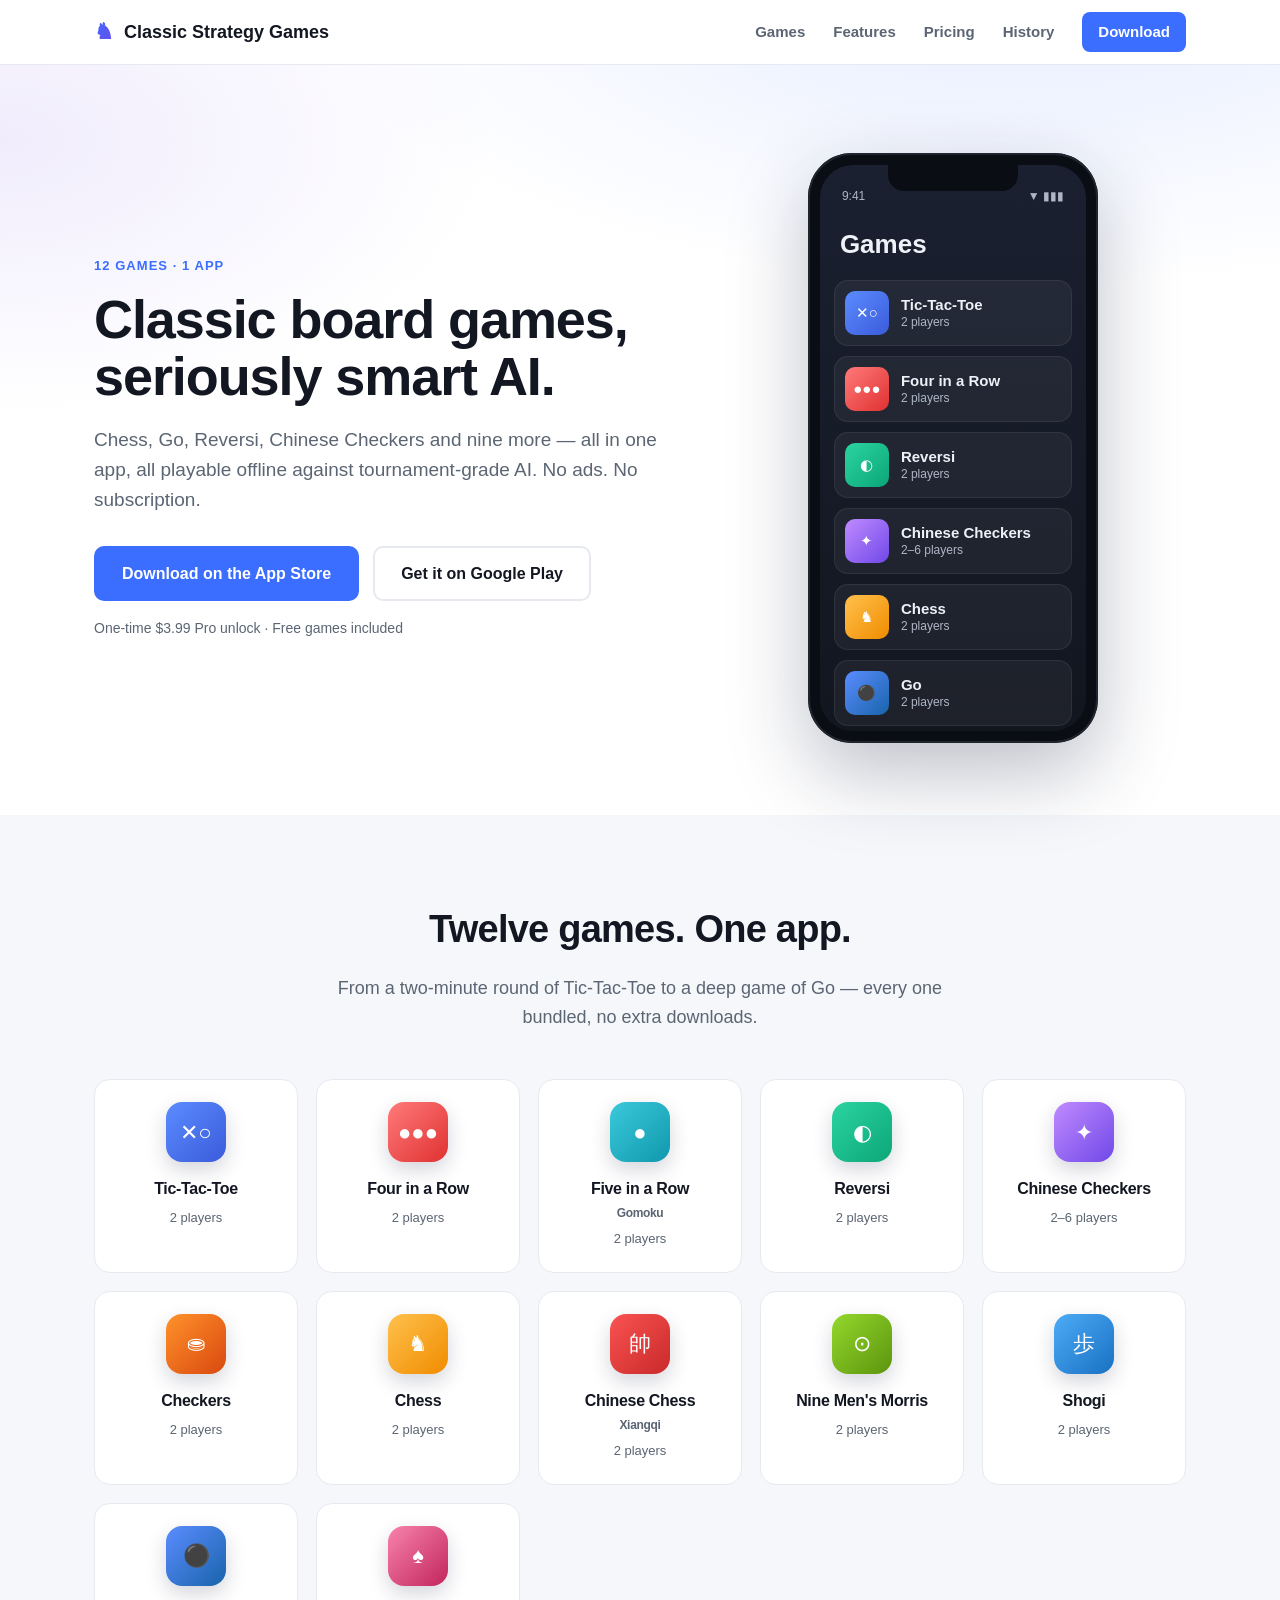
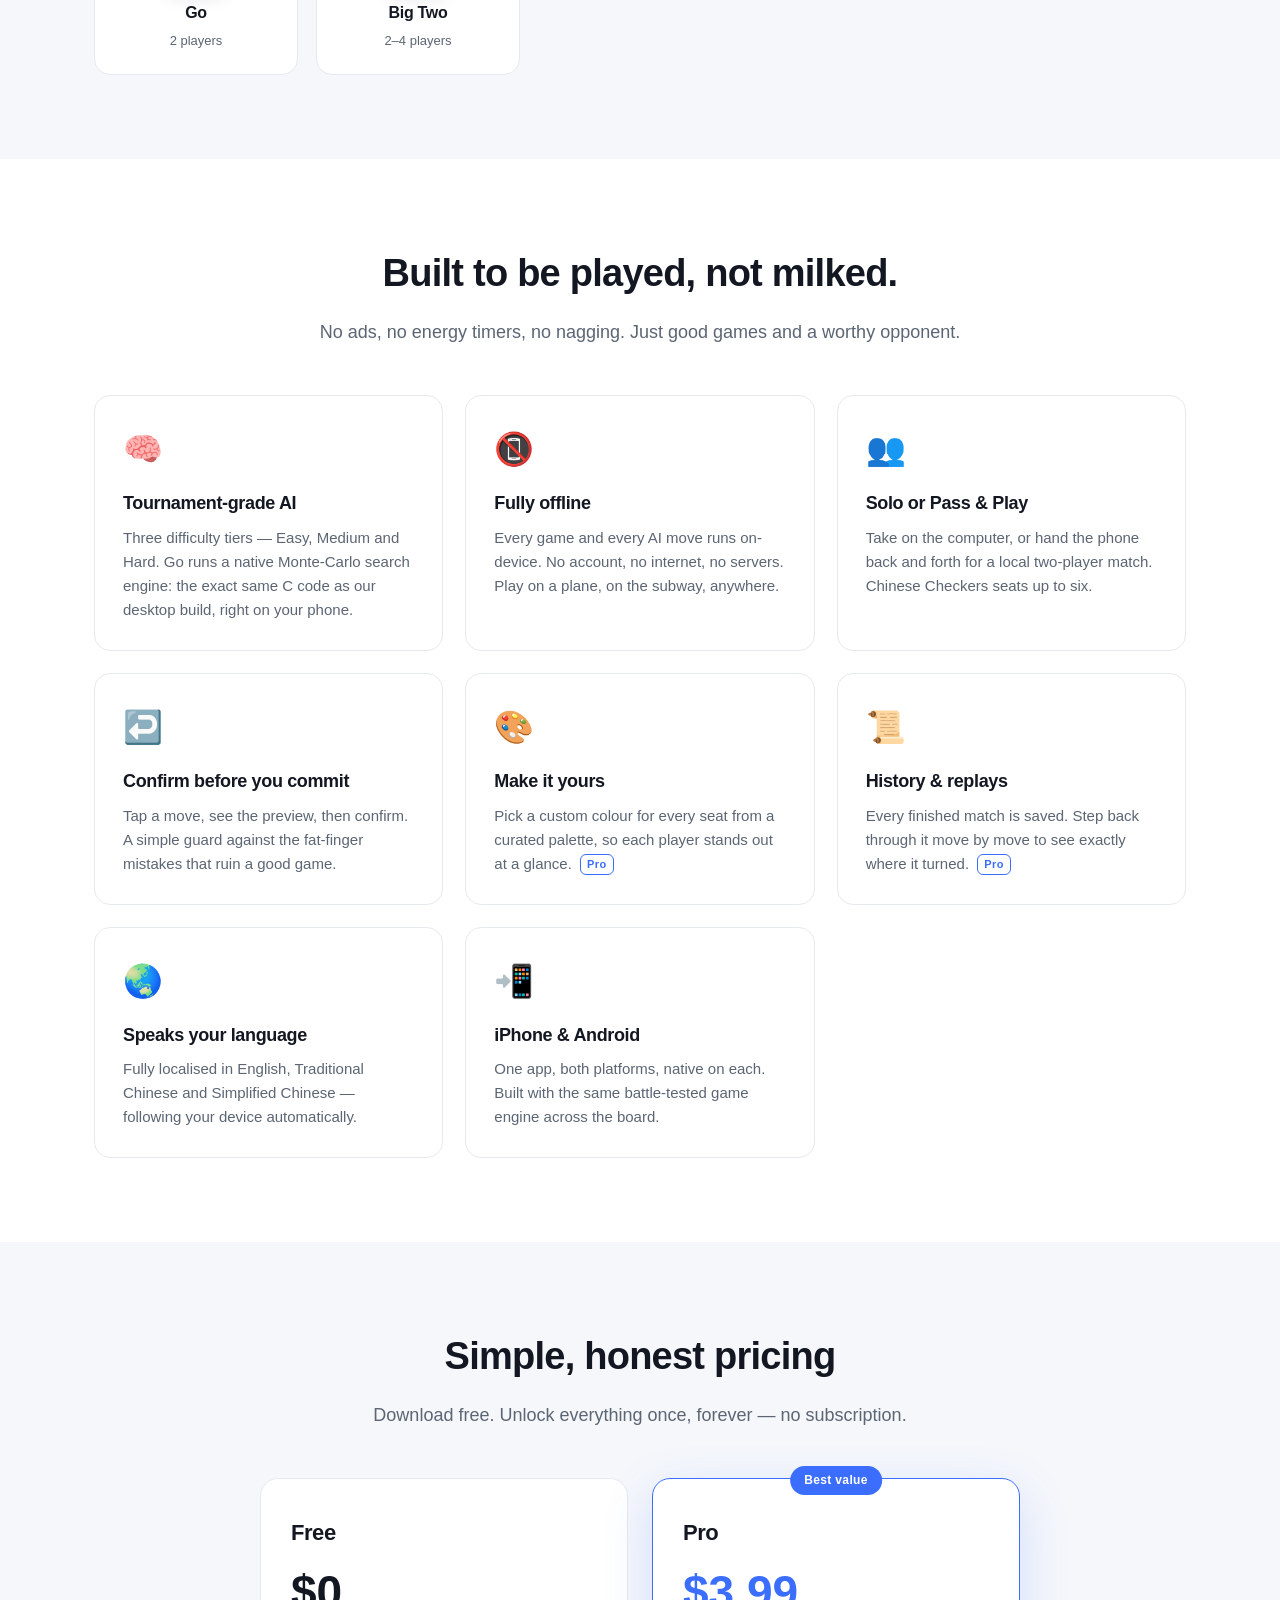
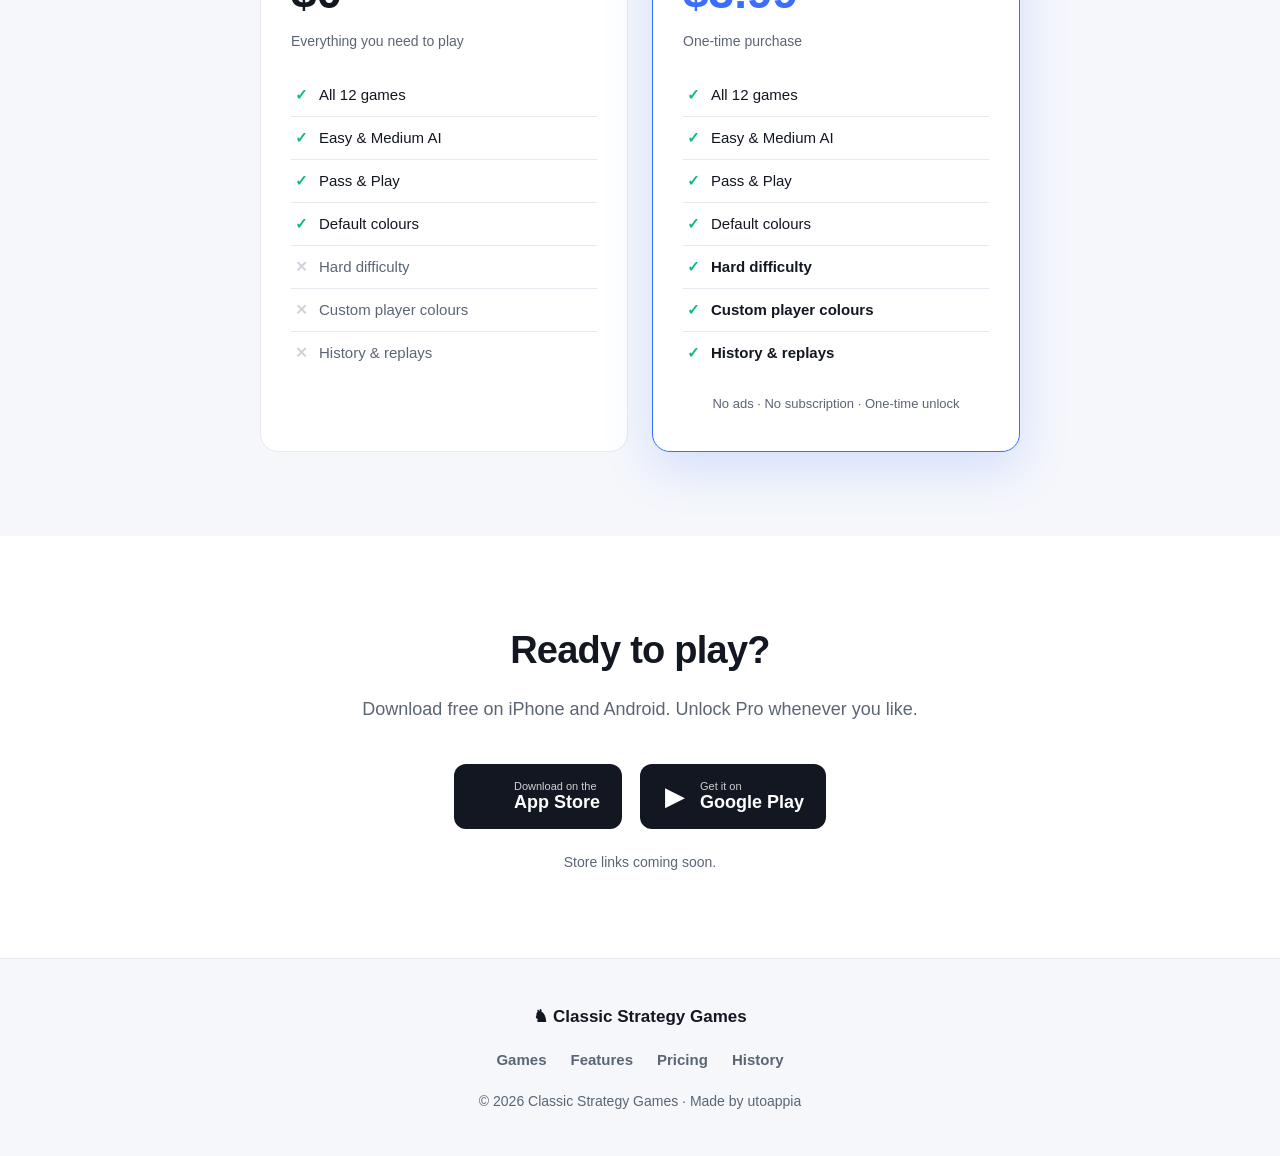
==== index.html @ eb701ec8 "Rebuild landing page: 12 games, relative links, replay viewer - Fix 404: all internal links are now " ====
<!DOCTYPE html>
<html lang="en">
<head>
  <meta charset="UTF-8">
  <meta name="viewport" content="width=device-width, initial-scale=1.0">
  <title>Classic Strategy Games — 12 board games with on-device AI</title>
  <meta name="description" content="Play 12 classic board games — Chess, Go, Reversi, Chinese Checkers and more — against tournament-grade on-device AI. No ads, no subscription. For iPhone and Android.">
  <meta property="og:title" content="Classic Strategy Games">
  <meta property="og:description" content="12 classic board games with on-device AI. No ads, no subscription.">
  <meta property="og:type" content="website">
  <link rel="stylesheet" href="styles.css">
</head>
<body>
  <!-- Header / Navigation -->
  <header class="header">
    <div class="container">
      <a class="logo" href="index.html">
        <span class="logo-mark">♞</span>
        <span class="logo-text">Classic Strategy Games</span>
      </a>
      <nav class="nav">
        <a href="#games">Games</a>
        <a href="#features">Features</a>
        <a href="#pricing">Pricing</a>
        <a href="history.html">History</a>
        <a href="#download" class="nav-cta">Download</a>
      </nav>
    </div>
  </header>

  <!-- Hero Section -->
  <section class="hero">
    <div class="container">
      <div class="hero-content">
        <p class="eyebrow">12 games · 1 app</p>
        <h1>Classic board games,<br>seriously smart AI.</h1>
        <p class="lede">Chess, Go, Reversi, Chinese Checkers and nine more — all in one app, all playable offline against tournament-grade AI. No ads. No subscription.</p>
        <div class="hero-buttons">
          <a href="#download" class="btn btn-primary">Download on the App Store</a>
          <a href="#download" class="btn btn-secondary">Get it on Google Play</a>
        </div>
        <p class="hero-note">One-time $3.99 Pro unlock · Free games included</p>
      </div>

      <div class="hero-visual">
        <div class="phone">
          <div class="phone-notch"></div>
          <div class="phone-screen">
            <div class="app-statusbar"><span>9:41</span><span>▼ ▮▮▮</span></div>
            <div class="app-title">Games</div>
            <div class="app-list">
              <div class="app-row"><span class="app-thumb" style="--g1:#5b8cff;--g2:#3b5bdb;">✕○</span><span class="app-row-text"><b>Tic-Tac-Toe</b><i>2 players</i></span></div>
              <div class="app-row"><span class="app-thumb" style="--g1:#ff7a7a;--g2:#e03131;">●●●</span><span class="app-row-text"><b>Four in a Row</b><i>2 players</i></span></div>
              <div class="app-row"><span class="app-thumb" style="--g1:#2bd4a0;--g2:#0ca678;">◐</span><span class="app-row-text"><b>Reversi</b><i>2 players</i></span></div>
              <div class="app-row"><span class="app-thumb" style="--g1:#c08bff;--g2:#7048e8;">✦</span><span class="app-row-text"><b>Chinese Checkers</b><i>2–6 players</i></span></div>
              <div class="app-row"><span class="app-thumb" style="--g1:#ffc14d;--g2:#f08c00;">♞</span><span class="app-row-text"><b>Chess</b><i>2 players</i></span></div>
              <div class="app-row"><span class="app-thumb" style="--g1:#5b8cff;--g2:#1864ab;">⚫</span><span class="app-row-text"><b>Go</b><i>2 players</i></span></div>
            </div>
          </div>
        </div>
      </div>
    </div>
  </section>

  <!-- Games Section -->
  <section id="games" class="games">
    <div class="container">
      <h2>Twelve games. One app.</h2>
      <p class="section-sub">From a two-minute round of Tic-Tac-Toe to a deep game of Go — every one bundled, no extra downloads.</p>
      <div class="games-grid">
        <div class="game-card"><span class="game-glyph" style="--g1:#5b8cff;--g2:#3b5bdb;">✕○</span><h3>Tic-Tac-Toe</h3><p>2 players</p></div>
        <div class="game-card"><span class="game-glyph" style="--g1:#ff7a7a;--g2:#e03131;">●●●</span><h3>Four in a Row</h3><p>2 players</p></div>
        <div class="game-card"><span class="game-glyph" style="--g1:#3bc9db;--g2:#1098ad;">●</span><h3>Five in a Row <small>Gomoku</small></h3><p>2 players</p></div>
        <div class="game-card"><span class="game-glyph" style="--g1:#2bd4a0;--g2:#0ca678;">◐</span><h3>Reversi</h3><p>2 players</p></div>
        <div class="game-card"><span class="game-glyph" style="--g1:#c08bff;--g2:#7048e8;">✦</span><h3>Chinese Checkers</h3><p>2–6 players</p></div>
        <div class="game-card"><span class="game-glyph" style="--g1:#ff922b;--g2:#d9480f;">⛂</span><h3>Checkers</h3><p>2 players</p></div>
        <div class="game-card"><span class="game-glyph" style="--g1:#ffc14d;--g2:#f08c00;">♞</span><h3>Chess</h3><p>2 players</p></div>
        <div class="game-card"><span class="game-glyph" style="--g1:#fa5252;--g2:#c92a2a;">帥</span><h3>Chinese Chess <small>Xiangqi</small></h3><p>2 players</p></div>
        <div class="game-card"><span class="game-glyph" style="--g1:#94d82d;--g2:#5c940d;">⊙</span><h3>Nine Men's Morris</h3><p>2 players</p></div>
        <div class="game-card"><span class="game-glyph" style="--g1:#4dabf7;--g2:#1971c2;">歩</span><h3>Shogi</h3><p>2 players</p></div>
        <div class="game-card"><span class="game-glyph" style="--g1:#5b8cff;--g2:#1864ab;">⚫</span><h3>Go</h3><p>2 players</p></div>
        <div class="game-card"><span class="game-glyph" style="--g1:#f783ac;--g2:#c2255c;">♠</span><h3>Big Two</h3><p>2–4 players</p></div>
      </div>
    </div>
  </section>

  <!-- Features Section -->
  <section id="features" class="features">
    <div class="container">
      <h2>Built to be played, not milked.</h2>
      <p class="section-sub">No ads, no energy timers, no nagging. Just good games and a worthy opponent.</p>
      <div class="features-grid">
        <div class="feature">
          <div class="feature-icon">🧠</div>
          <h3>Tournament-grade AI</h3>
          <p>Three difficulty tiers — Easy, Medium and Hard. Go runs a native Monte-Carlo search engine: the exact same C code as our desktop build, right on your phone.</p>
        </div>
        <div class="feature">
          <div class="feature-icon">📵</div>
          <h3>Fully offline</h3>
          <p>Every game and every AI move runs on-device. No account, no internet, no servers. Play on a plane, on the subway, anywhere.</p>
        </div>
        <div class="feature">
          <div class="feature-icon">👥</div>
          <h3>Solo or Pass &amp; Play</h3>
          <p>Take on the computer, or hand the phone back and forth for a local two-player match. Chinese Checkers seats up to six.</p>
        </div>
        <div class="feature">
          <div class="feature-icon">↩️</div>
          <h3>Confirm before you commit</h3>
          <p>Tap a move, see the preview, then confirm. A simple guard against the fat-finger mistakes that ruin a good game.</p>
        </div>
        <div class="feature">
          <div class="feature-icon">🎨</div>
          <h3>Make it yours</h3>
          <p>Pick a custom colour for every seat from a curated palette, so each player stands out at a glance. <span class="pro-tag">Pro</span></p>
        </div>
        <div class="feature">
          <div class="feature-icon">📜</div>
          <h3>History &amp; replays</h3>
          <p>Every finished match is saved. Step back through it move by move to see exactly where it turned. <span class="pro-tag">Pro</span></p>
        </div>
        <div class="feature">
          <div class="feature-icon">🌏</div>
          <h3>Speaks your language</h3>
          <p>Fully localised in English, Traditional Chinese and Simplified Chinese — following your device automatically.</p>
        </div>
        <div class="feature">
          <div class="feature-icon">📲</div>
          <h3>iPhone &amp; Android</h3>
          <p>One app, both platforms, native on each. Built with the same battle-tested game engine across the board.</p>
        </div>
      </div>
    </div>
  </section>

  <!-- Pricing Section -->
  <section id="pricing" class="pricing">
    <div class="container">
      <h2>Simple, honest pricing</h2>
      <p class="section-sub">Download free. Unlock everything once, forever — no subscription.</p>
      <div class="pricing-cards">
        <div class="pricing-card">
          <h3>Free</h3>
          <p class="price">$0</p>
          <p class="note">Everything you need to play</p>
          <ul>
            <li class="yes">All 12 games</li>
            <li class="yes">Easy &amp; Medium AI</li>
            <li class="yes">Pass &amp; Play</li>
            <li class="yes">Default colours</li>
            <li class="no">Hard difficulty</li>
            <li class="no">Custom player colours</li>
            <li class="no">History &amp; replays</li>
          </ul>
        </div>
        <div class="pricing-card pro">
          <div class="pro-badge">Best value</div>
          <h3>Pro</h3>
          <p class="price">$3.99</p>
          <p class="note">One-time purchase</p>
          <ul>
            <li class="yes">All 12 games</li>
            <li class="yes">Easy &amp; Medium AI</li>
            <li class="yes">Pass &amp; Play</li>
            <li class="yes">Default colours</li>
            <li class="yes"><b>Hard difficulty</b></li>
            <li class="yes"><b>Custom player colours</b></li>
            <li class="yes"><b>History &amp; replays</b></li>
          </ul>
          <p class="fineprint">No ads · No subscription · One-time unlock</p>
        </div>
      </div>
    </div>
  </section>

  <!-- Download Section -->
  <section id="download" class="download">
    <div class="container">
      <h2>Ready to play?</h2>
      <p class="section-sub">Download free on iPhone and Android. Unlock Pro whenever you like.</p>
      <div class="download-buttons">
        <a href="#" class="store-badge">
          <span class="store-icon"></span>
          <span class="store-text"><small>Download on the</small><b>App Store</b></span>
        </a>
        <a href="#" class="store-badge">
          <span class="store-icon">▶</span>
          <span class="store-text"><small>Get it on</small><b>Google Play</b></span>
        </a>
      </div>
      <p class="hero-note">Store links coming soon.</p>
    </div>
  </section>

  <!-- Footer -->
  <footer class="footer">
    <div class="container">
      <p class="footer-brand">♞ Classic Strategy Games</p>
      <nav class="footer-nav">
        <a href="#games">Games</a>
        <a href="#features">Features</a>
        <a href="#pricing">Pricing</a>
        <a href="history.html">History</a>
      </nav>
      <p class="footer-copy">© 2026 Classic Strategy Games · Made by utoappia</p>
    </div>
  </footer>
</body>
</html>
---- styles.css ----
* {
  margin: 0;
  padding: 0;
  box-sizing: border-box;
}

:root {
  --primary: #3b6dff;
  --primary-dark: #2348c9;
  --secondary: #7048e8;
  --text: #131722;
  --text-light: #5b6573;
  --bg: #ffffff;
  --bg-soft: #f5f7fb;
  --bg-card: #ffffff;
  --border: #e6e9f0;
  --shadow: 0 10px 40px rgba(20, 30, 60, 0.08);
}

@media (prefers-color-scheme: dark) {
  :root {
    --text: #eef1f7;
    --text-light: #9aa4b5;
    --bg: #0c0f17;
    --bg-soft: #11151f;
    --bg-card: #161b27;
    --border: #232a39;
    --shadow: 0 10px 40px rgba(0, 0, 0, 0.4);
  }
}

html { scroll-behavior: smooth; }

body {
  font-family: -apple-system, BlinkMacSystemFont, 'Segoe UI', Roboto, 'Helvetica Neue', Arial, sans-serif;
  color: var(--text);
  background-color: var(--bg);
  line-height: 1.6;
  -webkit-font-smoothing: antialiased;
}

.container {
  max-width: 1140px;
  margin: 0 auto;
  padding: 0 24px;
}

h1, h2, h3 { letter-spacing: -0.02em; }

/* ---------- Header ---------- */
.header {
  background-color: rgba(255, 255, 255, 0.8);
  backdrop-filter: saturate(160%) blur(12px);
  border-bottom: 1px solid var(--border);
  position: sticky;
  top: 0;
  z-index: 100;
}
@media (prefers-color-scheme: dark) {
  .header { background-color: rgba(12, 15, 23, 0.8); }
}
.header .container {
  display: flex;
  justify-content: space-between;
  align-items: center;
  height: 64px;
}
.logo {
  display: flex;
  align-items: center;
  gap: 10px;
  text-decoration: none;
  font-weight: 800;
  font-size: 18px;
  color: var(--text);
}
.logo-mark {
  font-size: 22px;
  background: linear-gradient(135deg, var(--primary), var(--secondary));
  -webkit-background-clip: text;
  background-clip: text;
  -webkit-text-fill-color: transparent;
}
.nav {
  display: flex;
  align-items: center;
  gap: 28px;
}
.nav a {
  color: var(--text-light);
  text-decoration: none;
  font-weight: 600;
  font-size: 15px;
  transition: color 0.15s;
}
.nav a:hover { color: var(--text); }
.nav-cta {
  background: var(--primary);
  color: #fff !important;
  padding: 8px 16px;
  border-radius: 8px;
}
.nav-cta:hover { background: var(--primary-dark); }

@media (max-width: 820px) {
  .logo-text { display: none; }
  .nav { gap: 16px; font-size: 14px; }
}
@media (max-width: 560px) {
  .nav a:not(.nav-cta) { display: none; }
}

/* ---------- Hero ---------- */
.hero {
  padding: 88px 0 72px;
  background:
    radial-gradient(1200px 500px at 80% -10%, rgba(59, 109, 255, 0.12), transparent 60%),
    radial-gradient(900px 500px at 0% 10%, rgba(112, 72, 232, 0.10), transparent 55%);
}
.hero .container {
  display: grid;
  grid-template-columns: 1.1fr 0.9fr;
  gap: 56px;
  align-items: center;
}
.eyebrow {
  text-transform: uppercase;
  letter-spacing: 0.08em;
  font-size: 13px;
  font-weight: 700;
  color: var(--primary);
  margin-bottom: 14px;
}
.hero h1 {
  font-size: 54px;
  font-weight: 850;
  line-height: 1.05;
  margin-bottom: 20px;
}
.lede {
  font-size: 19px;
  color: var(--text-light);
  margin-bottom: 30px;
  max-width: 30em;
}
.hero-buttons {
  display: flex;
  gap: 14px;
  flex-wrap: wrap;
  margin-bottom: 16px;
}
.hero-note {
  font-size: 14px;
  color: var(--text-light);
}

.btn {
  padding: 13px 26px;
  border-radius: 10px;
  text-decoration: none;
  font-weight: 700;
  font-size: 16px;
  transition: all 0.18s;
  display: inline-block;
  border: 2px solid transparent;
  cursor: pointer;
}
.btn-primary { background: var(--primary); color: #fff; }
.btn-primary:hover { background: var(--primary-dark); transform: translateY(-2px); }
.btn-secondary { background: transparent; color: var(--text); border-color: var(--border); }
.btn-secondary:hover { border-color: var(--primary); color: var(--primary); }

/* Phone mockup with mini app list */
.hero-visual { display: flex; justify-content: center; }
.phone {
  position: relative;
  width: 290px;
  height: 590px;
  background: #0a0d14;
  border-radius: 44px;
  padding: 12px;
  box-shadow: 0 30px 80px rgba(20, 30, 60, 0.28), inset 0 0 0 2px #20242e;
}
.phone-notch {
  position: absolute;
  top: 12px; left: 50%;
  transform: translateX(-50%);
  width: 130px; height: 26px;
  background: #0a0d14;
  border-radius: 0 0 16px 16px;
  z-index: 2;
}
.phone-screen {
  width: 100%; height: 100%;
  background: linear-gradient(180deg, #1a2030, #12161f);
  border-radius: 33px;
  overflow: hidden;
  padding: 16px 14px;
  color: #eef1f7;
}
.app-statusbar {
  display: flex;
  justify-content: space-between;
  font-size: 12px;
  color: #aeb6c6;
  padding: 6px 8px 12px;
}
.app-title { font-size: 26px; font-weight: 800; padding: 6px 6px 14px; }
.app-list { display: flex; flex-direction: column; gap: 10px; }
.app-row {
  display: flex;
  align-items: center;
  gap: 12px;
  background: rgba(255, 255, 255, 0.05);
  border: 1px solid rgba(255, 255, 255, 0.07);
  border-radius: 14px;
  padding: 10px;
}
.app-thumb {
  width: 44px; height: 44px;
  flex-shrink: 0;
  border-radius: 10px;
  display: flex;
  align-items: center;
  justify-content: center;
  font-size: 15px;
  color: #fff;
  background: linear-gradient(135deg, var(--g1), var(--g2));
}
.app-row-text { display: flex; flex-direction: column; line-height: 1.3; }
.app-row-text b { font-size: 15px; font-weight: 700; }
.app-row-text i { font-size: 12px; font-style: normal; color: #aeb6c6; }

@media (max-width: 900px) {
  .hero .container { grid-template-columns: 1fr; gap: 48px; }
  .hero h1 { font-size: 40px; }
  .hero-visual { order: -1; }
}
@media (max-width: 480px) {
  .hero { padding: 56px 0 48px; }
  .hero h1 { font-size: 32px; }
  .lede { font-size: 17px; }
}

/* ---------- Shared section styling ---------- */
section { padding: 84px 0; }
section h2 {
  font-size: 38px;
  font-weight: 850;
  text-align: center;
}
.section-sub {
  text-align: center;
  font-size: 18px;
  color: var(--text-light);
  max-width: 36em;
  margin: 14px auto 0;
}

/* ---------- Games grid ---------- */
.games { background: var(--bg-soft); }
.games-grid {
  margin-top: 48px;
  display: grid;
  grid-template-columns: repeat(auto-fill, minmax(170px, 1fr));
  gap: 18px;
}
.game-card {
  background: var(--bg-card);
  border: 1px solid var(--border);
  border-radius: 16px;
  padding: 22px 18px;
  text-align: center;
  transition: transform 0.18s, box-shadow 0.18s;
}
.game-card:hover { transform: translateY(-4px); box-shadow: var(--shadow); }
.game-glyph {
  display: inline-flex;
  align-items: center;
  justify-content: center;
  width: 60px; height: 60px;
  border-radius: 16px;
  font-size: 22px;
  color: #fff;
  margin-bottom: 14px;
  background: linear-gradient(135deg, var(--g1), var(--g2));
  box-shadow: 0 8px 20px rgba(20, 30, 60, 0.18);
}
.game-card h3 { font-size: 16px; font-weight: 700; }
.game-card h3 small {
  display: block;
  font-size: 12px;
  font-weight: 600;
  color: var(--text-light);
  margin-top: 2px;
}
.game-card p { font-size: 13px; color: var(--text-light); margin-top: 6px; }

/* ---------- Features ---------- */
.features-grid {
  margin-top: 48px;
  display: grid;
  grid-template-columns: repeat(auto-fit, minmax(280px, 1fr));
  gap: 22px;
}
.feature {
  background: var(--bg-card);
  border: 1px solid var(--border);
  border-radius: 16px;
  padding: 28px;
}
.feature-icon { font-size: 32px; margin-bottom: 14px; }
.feature h3 { font-size: 18px; font-weight: 750; margin-bottom: 8px; }
.feature p { color: var(--text-light); font-size: 15px; }
.pro-tag {
  display: inline-block;
  font-size: 11px;
  font-weight: 800;
  letter-spacing: 0.04em;
  color: var(--primary);
  border: 1.5px solid var(--primary);
  border-radius: 6px;
  padding: 1px 6px;
  vertical-align: middle;
  margin-left: 4px;
}

/* ---------- Pricing ---------- */
.pricing { background: var(--bg-soft); }
.pricing-cards {
  margin-top: 48px;
  display: grid;
  grid-template-columns: repeat(2, minmax(0, 1fr));
  gap: 24px;
  max-width: 760px;
  margin-left: auto;
  margin-right: auto;
}
.pricing-card {
  position: relative;
  background: var(--bg-card);
  border: 1.5px solid var(--border);
  border-radius: 18px;
  padding: 36px 30px;
}
.pricing-card.pro {
  border-color: var(--primary);
  box-shadow: 0 16px 50px rgba(59, 109, 255, 0.18);
}
.pro-badge {
  position: absolute;
  top: -13px; left: 50%;
  transform: translateX(-50%);
  background: var(--primary);
  color: #fff;
  font-size: 12px;
  font-weight: 800;
  letter-spacing: 0.03em;
  padding: 5px 14px;
  border-radius: 999px;
}
.pricing-card h3 { font-size: 22px; font-weight: 800; }
.pricing-card .price { font-size: 46px; font-weight: 850; color: var(--text); margin-top: 6px; }
.pricing-card.pro .price { color: var(--primary); }
.pricing-card .note { color: var(--text-light); font-size: 14px; margin-bottom: 22px; }
.pricing-card ul { list-style: none; }
.pricing-card li {
  padding: 9px 0 9px 28px;
  position: relative;
  font-size: 15px;
  border-top: 1px solid var(--border);
}
.pricing-card li:first-child { border-top: none; }
.pricing-card li.yes::before { content: "✓"; color: #12b886; font-weight: 800; position: absolute; left: 4px; }
.pricing-card li.no { color: var(--text-light); }
.pricing-card li.no::before { content: "✕"; color: #ced4da; font-weight: 800; position: absolute; left: 4px; }
.fineprint { margin-top: 20px; font-size: 13px; color: var(--text-light); text-align: center; }

@media (max-width: 640px) {
  .pricing-cards { grid-template-columns: 1fr; }
}

/* ---------- Download ---------- */
.download { text-align: center; }
.download-buttons {
  margin-top: 40px;
  display: flex;
  gap: 18px;
  justify-content: center;
  flex-wrap: wrap;
}
.store-badge {
  display: inline-flex;
  align-items: center;
  gap: 12px;
  background: var(--text);
  color: var(--bg);
  text-decoration: none;
  padding: 12px 22px;
  border-radius: 12px;
  transition: transform 0.18s, opacity 0.18s;
}
.store-badge:hover { transform: translateY(-2px); opacity: 0.9; }
.store-icon {
  font-size: 26px;
  width: 26px;
  text-align: center;
}
.store-icon::before { content: ""; }
.store-text { display: flex; flex-direction: column; text-align: left; line-height: 1.15; }
.store-text small { font-size: 11px; opacity: 0.8; }
.store-text b { font-size: 18px; font-weight: 700; }
.download .hero-note { margin-top: 22px; }

/* ---------- Footer ---------- */
.footer {
  background: var(--bg-soft);
  border-top: 1px solid var(--border);
  padding: 44px 0;
  text-align: center;
}
.footer-brand { font-weight: 800; font-size: 17px; }
.footer-nav {
  display: flex;
  gap: 24px;
  justify-content: center;
  margin: 18px 0;
  flex-wrap: wrap;
}
.footer-nav a { color: var(--text-light); text-decoration: none; font-weight: 600; font-size: 15px; }
.footer-nav a:hover { color: var(--primary); }
.footer-copy { color: var(--text-light); font-size: 14px; }

@media (max-width: 480px) {
  section { padding: 56px 0; }
  section h2 { font-size: 28px; }
  .section-sub { font-size: 16px; }
}
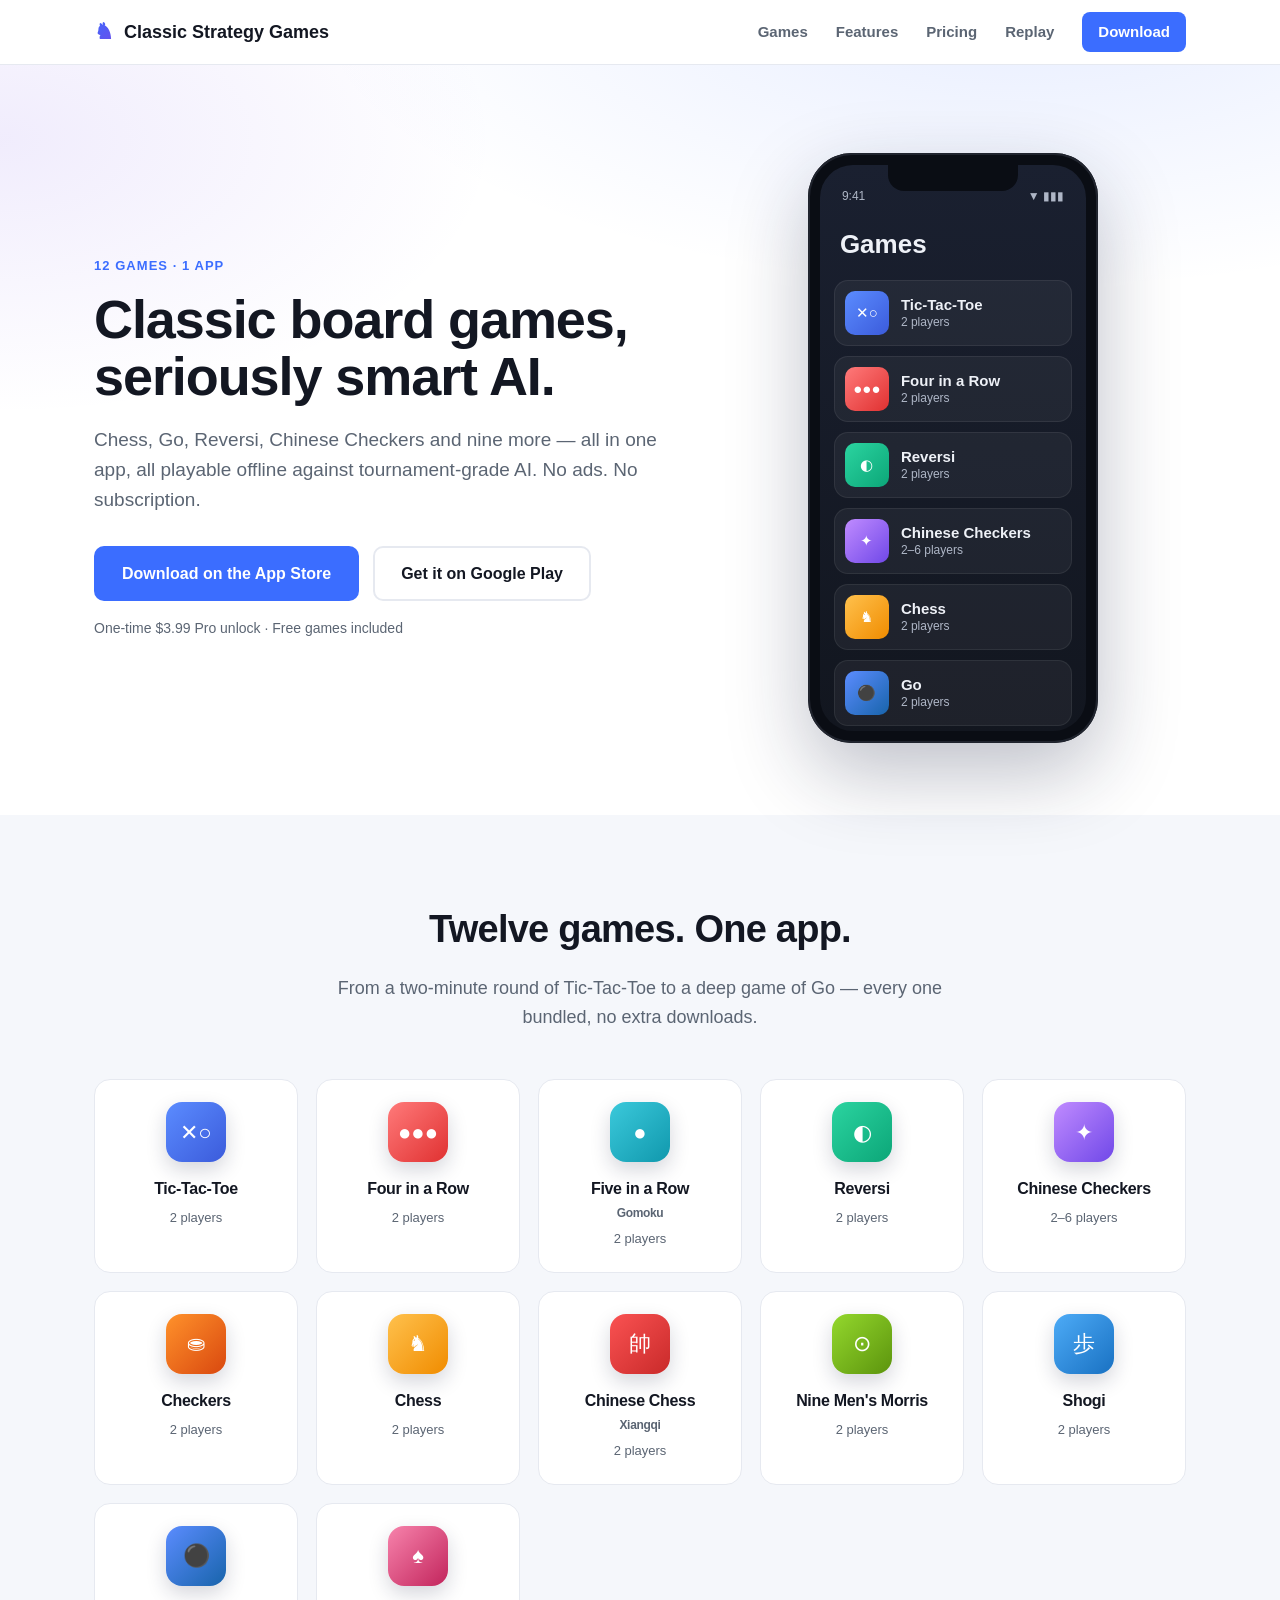
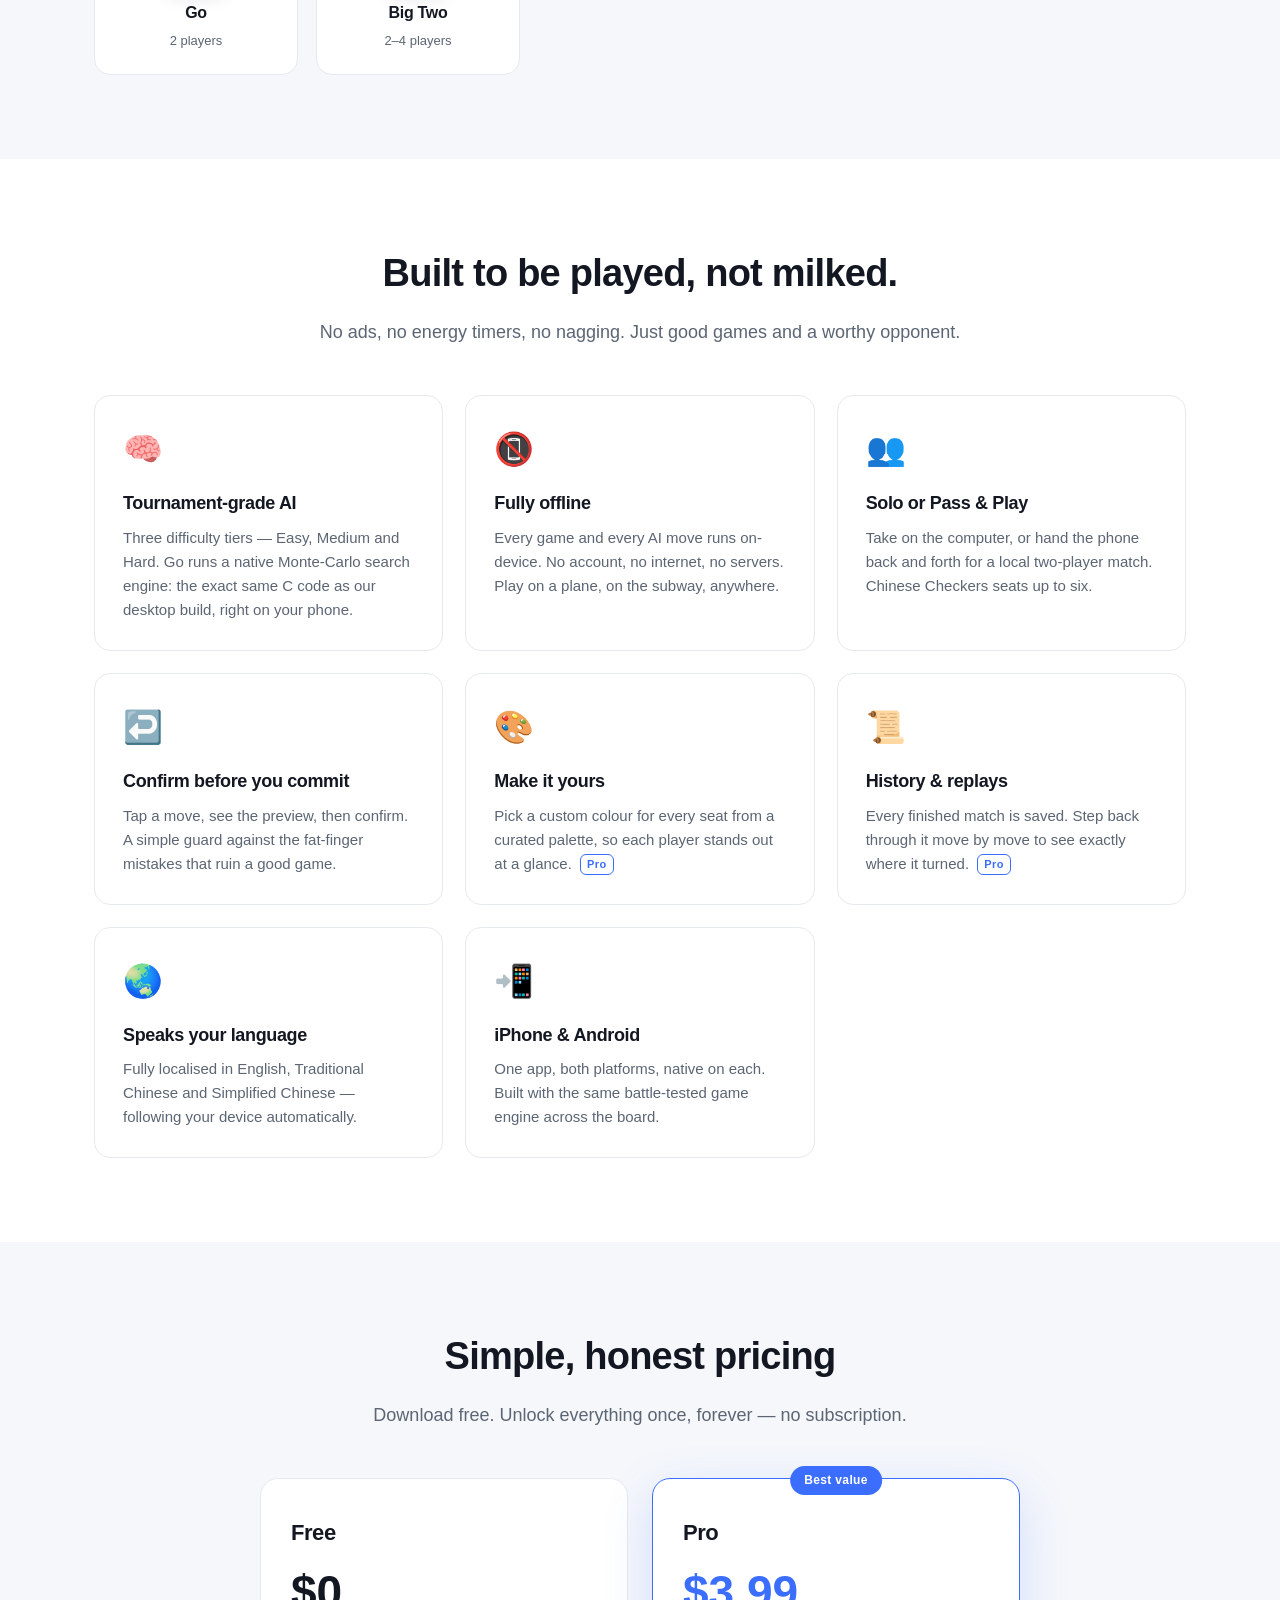
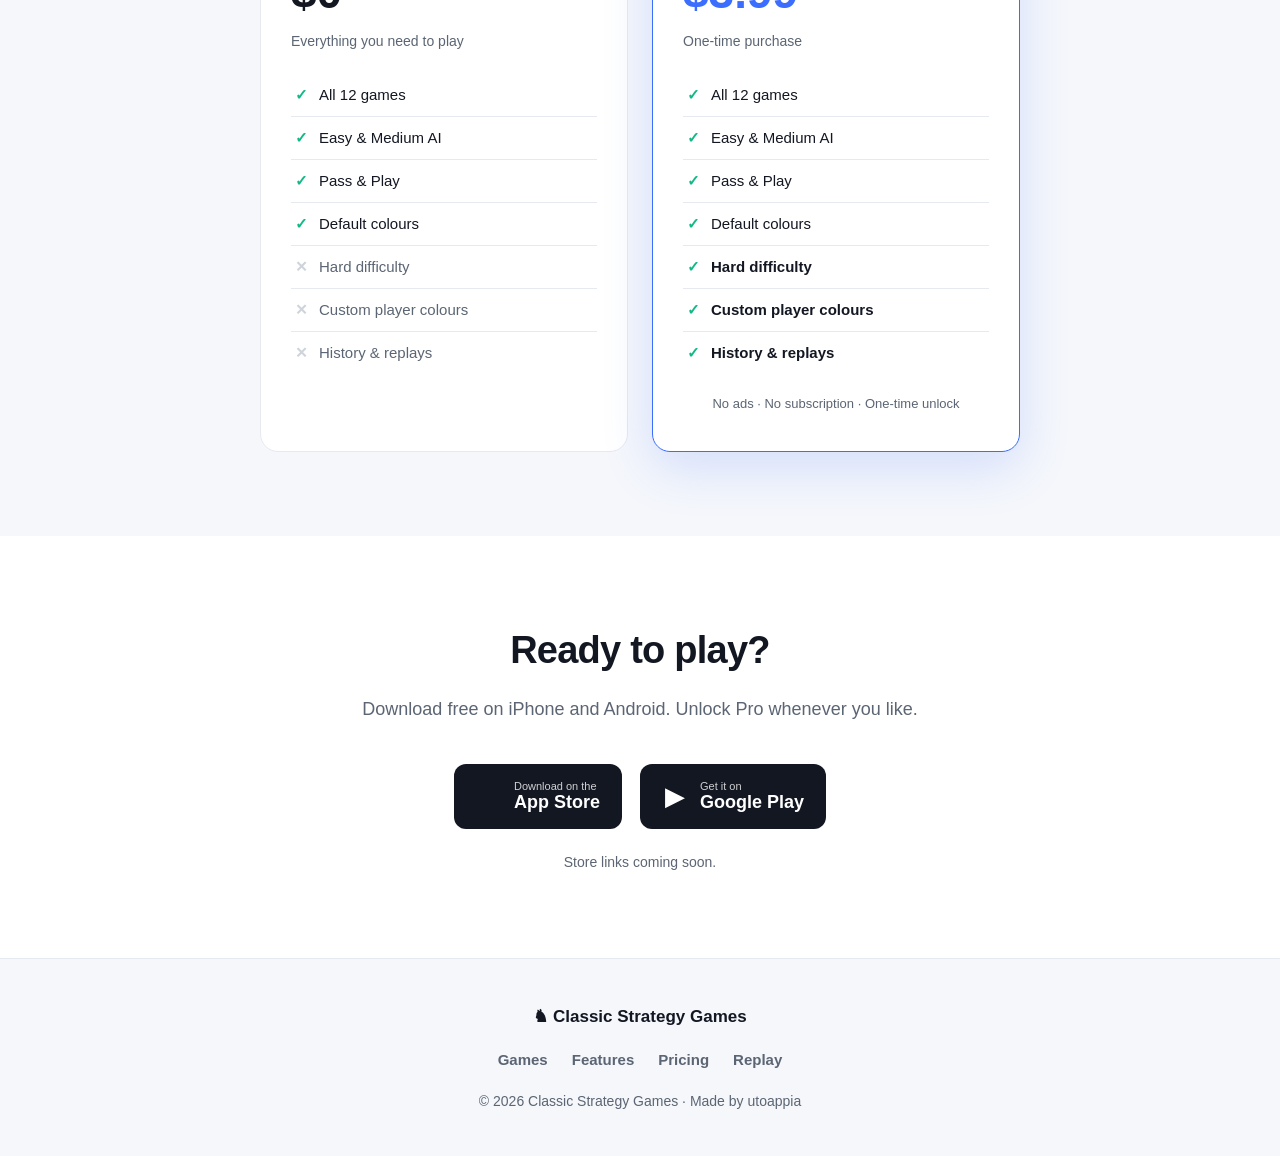
==== commit 66149872: "Rename viewer to replay.html; show share instructions instead of code paste - Nav 'History' -> 'Repl" ====
--- a/index.html
+++ b/index.html
@@ -22,7 +22,7 @@
         <a href="#games">Games</a>
         <a href="#features">Features</a>
         <a href="#pricing">Pricing</a>
-        <a href="history.html">History</a>
+        <a href="replay.html">Replay</a>
         <a href="#download" class="nav-cta">Download</a>
       </nav>
     </div>
@@ -201,7 +201,7 @@
         <a href="#games">Games</a>
         <a href="#features">Features</a>
         <a href="#pricing">Pricing</a>
-        <a href="history.html">History</a>
+        <a href="replay.html">Replay</a>
       </nav>
       <p class="footer-copy">© 2026 Classic Strategy Games · Made by utoappia</p>
     </div>
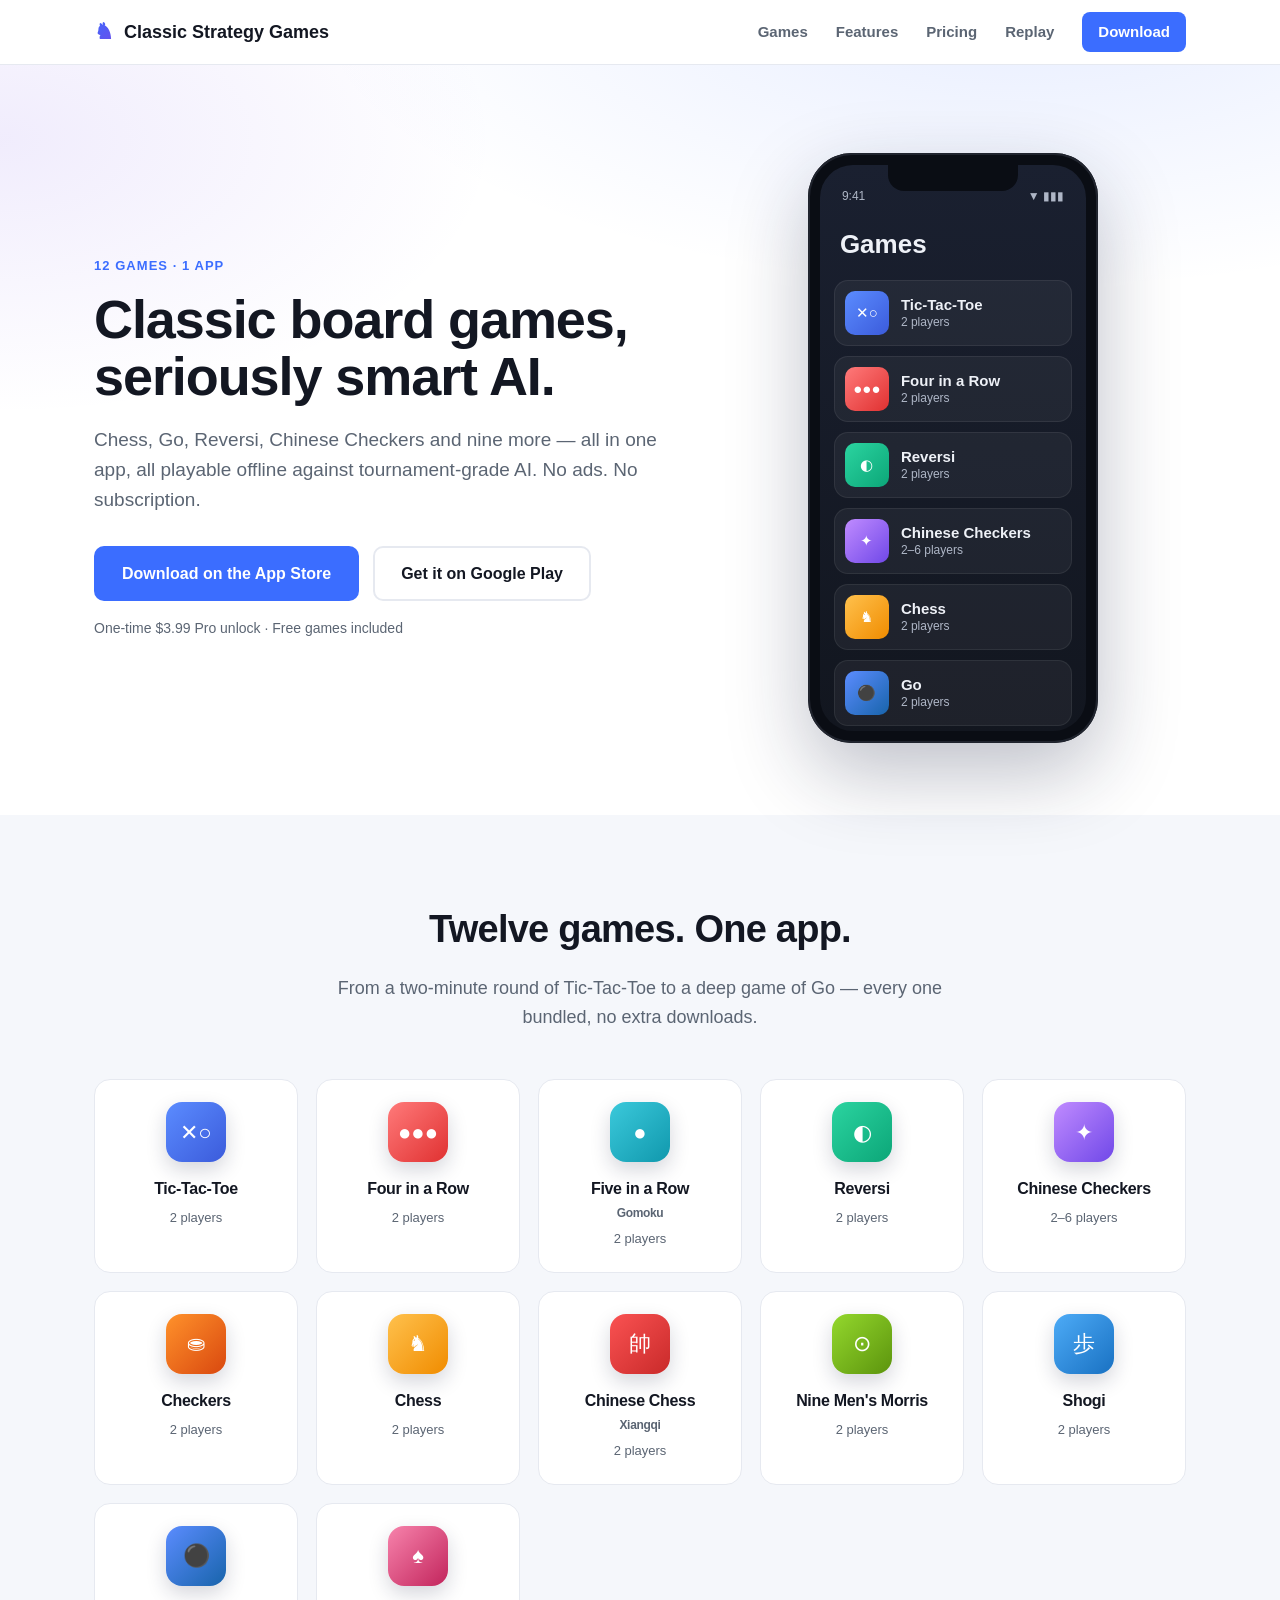
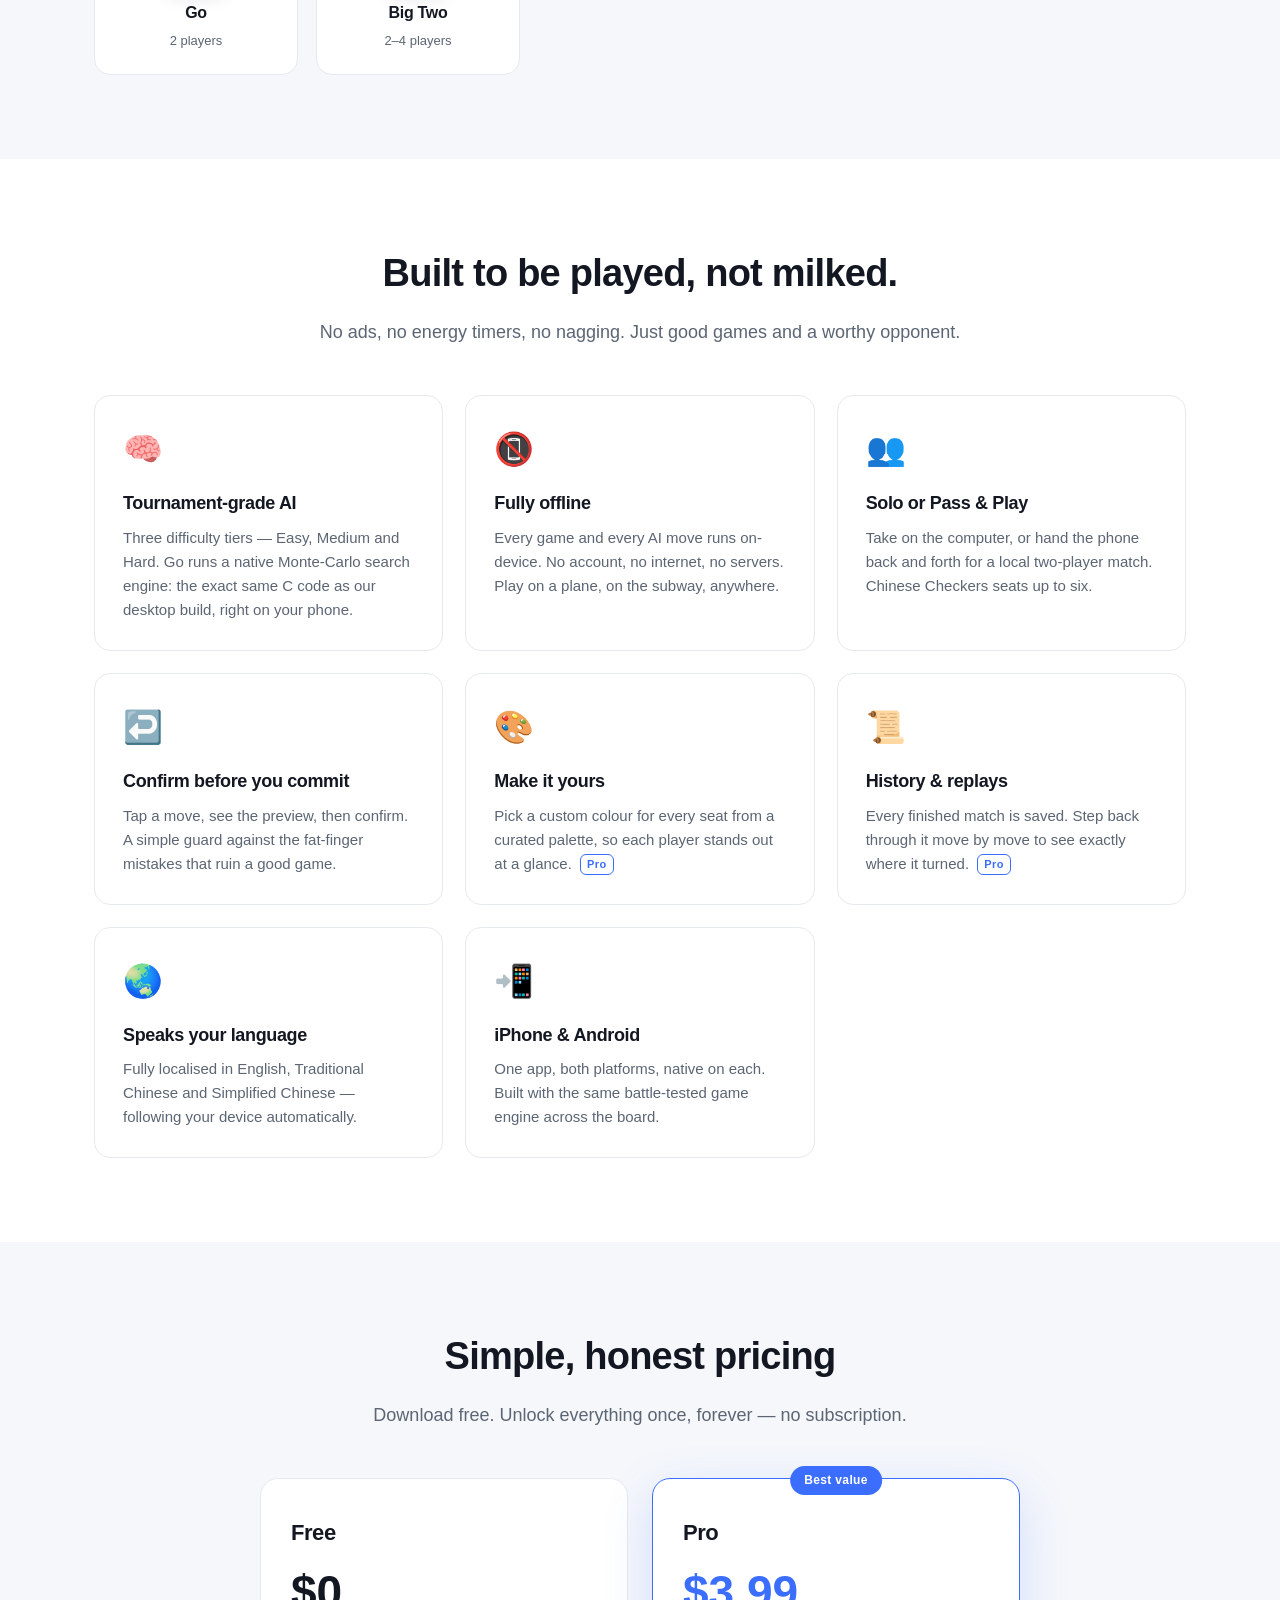
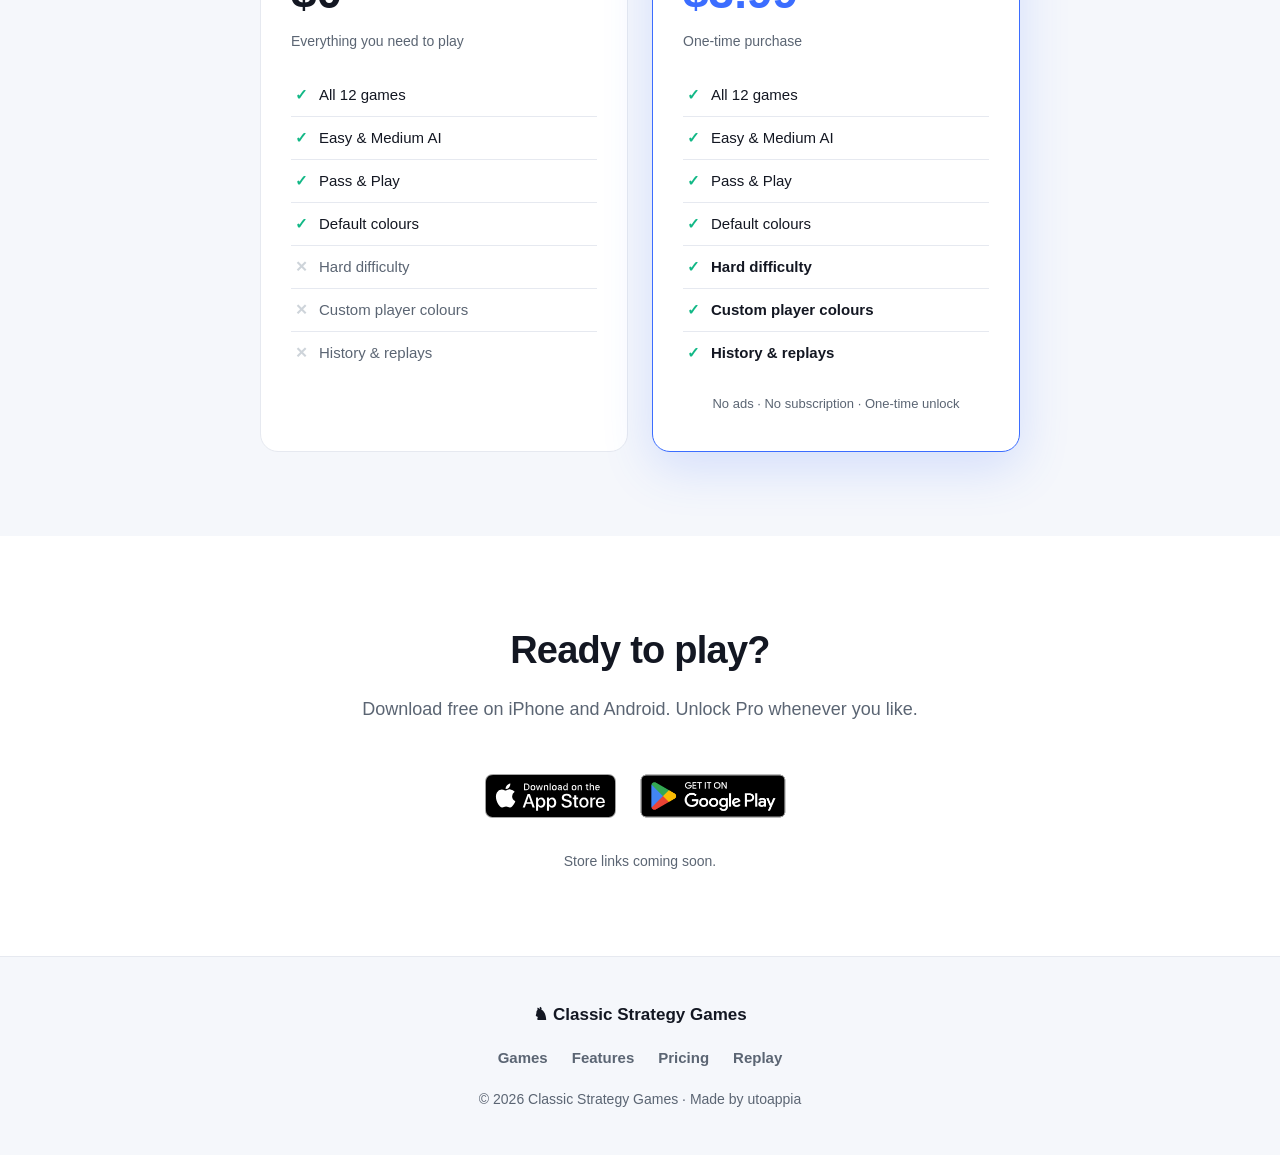
==== commit 4001f94d: "Download section: use official App Store + Google Play badges Self-host Apple's 'Download on the App" ====
--- a/index.html
+++ b/index.html
@@ -180,13 +180,11 @@
       <h2>Ready to play?</h2>
       <p class="section-sub">Download free on iPhone and Android. Unlock Pro whenever you like.</p>
       <div class="download-buttons">
-        <a href="#" class="store-badge">
-          <span class="store-icon"></span>
-          <span class="store-text"><small>Download on the</small><b>App Store</b></span>
+        <a href="#" class="store-link" aria-label="Download on the App Store">
+          <img src="assets/app-store-badge.svg" alt="Download on the App Store" class="badge-apple">
         </a>
-        <a href="#" class="store-badge">
-          <span class="store-icon">▶</span>
-          <span class="store-text"><small>Get it on</small><b>Google Play</b></span>
+        <a href="#" class="store-link" aria-label="Get it on Google Play">
+          <img src="assets/google-play-badge.png" alt="Get it on Google Play" class="badge-google">
         </a>
       </div>
       <p class="hero-note">Store links coming soon.</p>
--- a/styles.css
+++ b/styles.css
@@ -385,31 +385,22 @@
 .download-buttons {
   margin-top: 40px;
   display: flex;
-  gap: 18px;
+  gap: 14px;
   justify-content: center;
+  align-items: center;
   flex-wrap: wrap;
 }
-.store-badge {
-  display: inline-flex;
-  align-items: center;
-  gap: 12px;
-  background: var(--text);
-  color: var(--bg);
-  text-decoration: none;
-  padding: 12px 22px;
-  border-radius: 12px;
-  transition: transform 0.18s, opacity 0.18s;
-}
-.store-badge:hover { transform: translateY(-2px); opacity: 0.9; }
-.store-icon {
-  font-size: 26px;
-  width: 26px;
-  text-align: center;
-}
-.store-icon::before { content: ""; }
-.store-text { display: flex; flex-direction: column; text-align: left; line-height: 1.15; }
-.store-text small { font-size: 11px; opacity: 0.8; }
-.store-text b { font-size: 18px; font-weight: 700; }
+/* Official store badges. Google's badge carries built-in clear space, so it's
+   rendered a little taller than Apple's to make the two logos look the same
+   visual size side by side. */
+.store-link { display: inline-flex; align-items: center; transition: opacity 0.18s, transform 0.18s; }
+.store-link:hover { opacity: 0.85; transform: translateY(-2px); }
+.badge-apple { height: 44px; width: auto; display: block; }
+.badge-google { height: 64px; width: auto; display: block; }
+@media (max-width: 420px) {
+  .badge-apple { height: 40px; }
+  .badge-google { height: 58px; }
+}
 .download .hero-note { margin-top: 22px; }
 
 /* ---------- Footer ---------- */
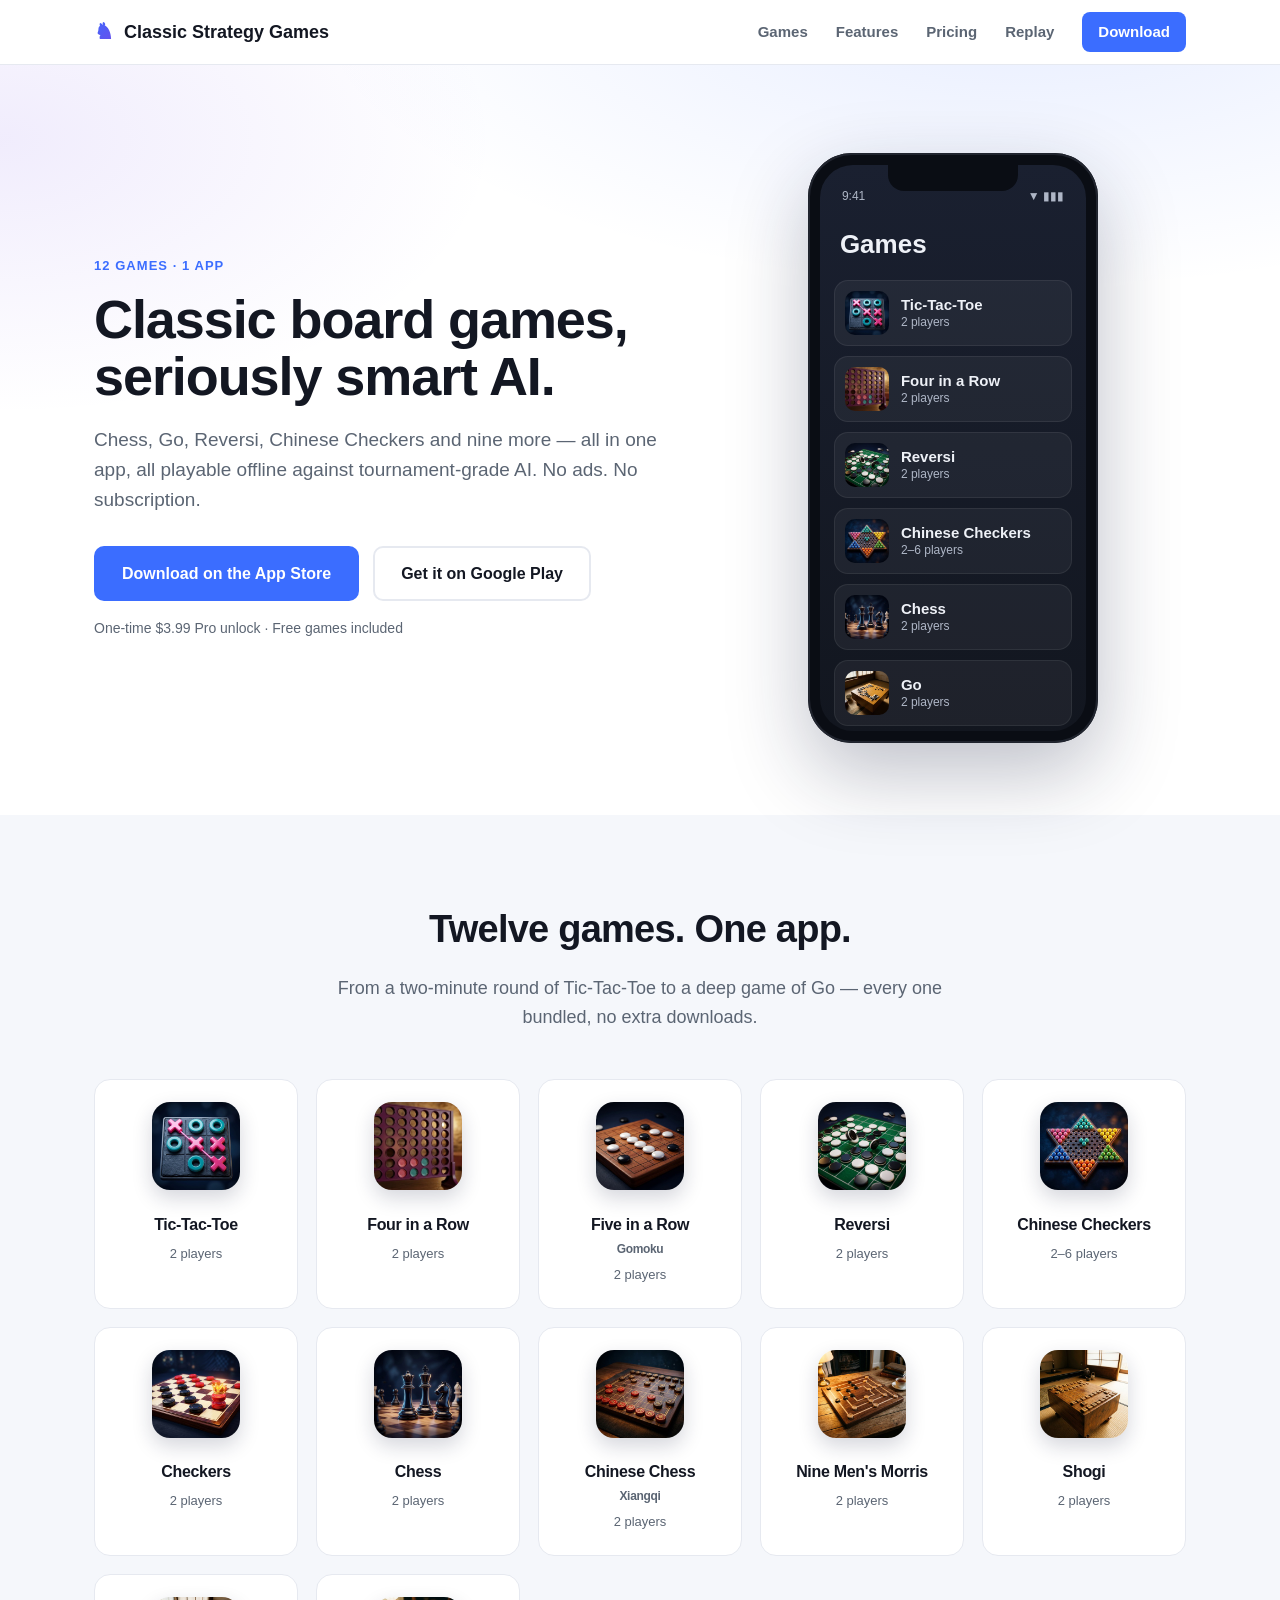
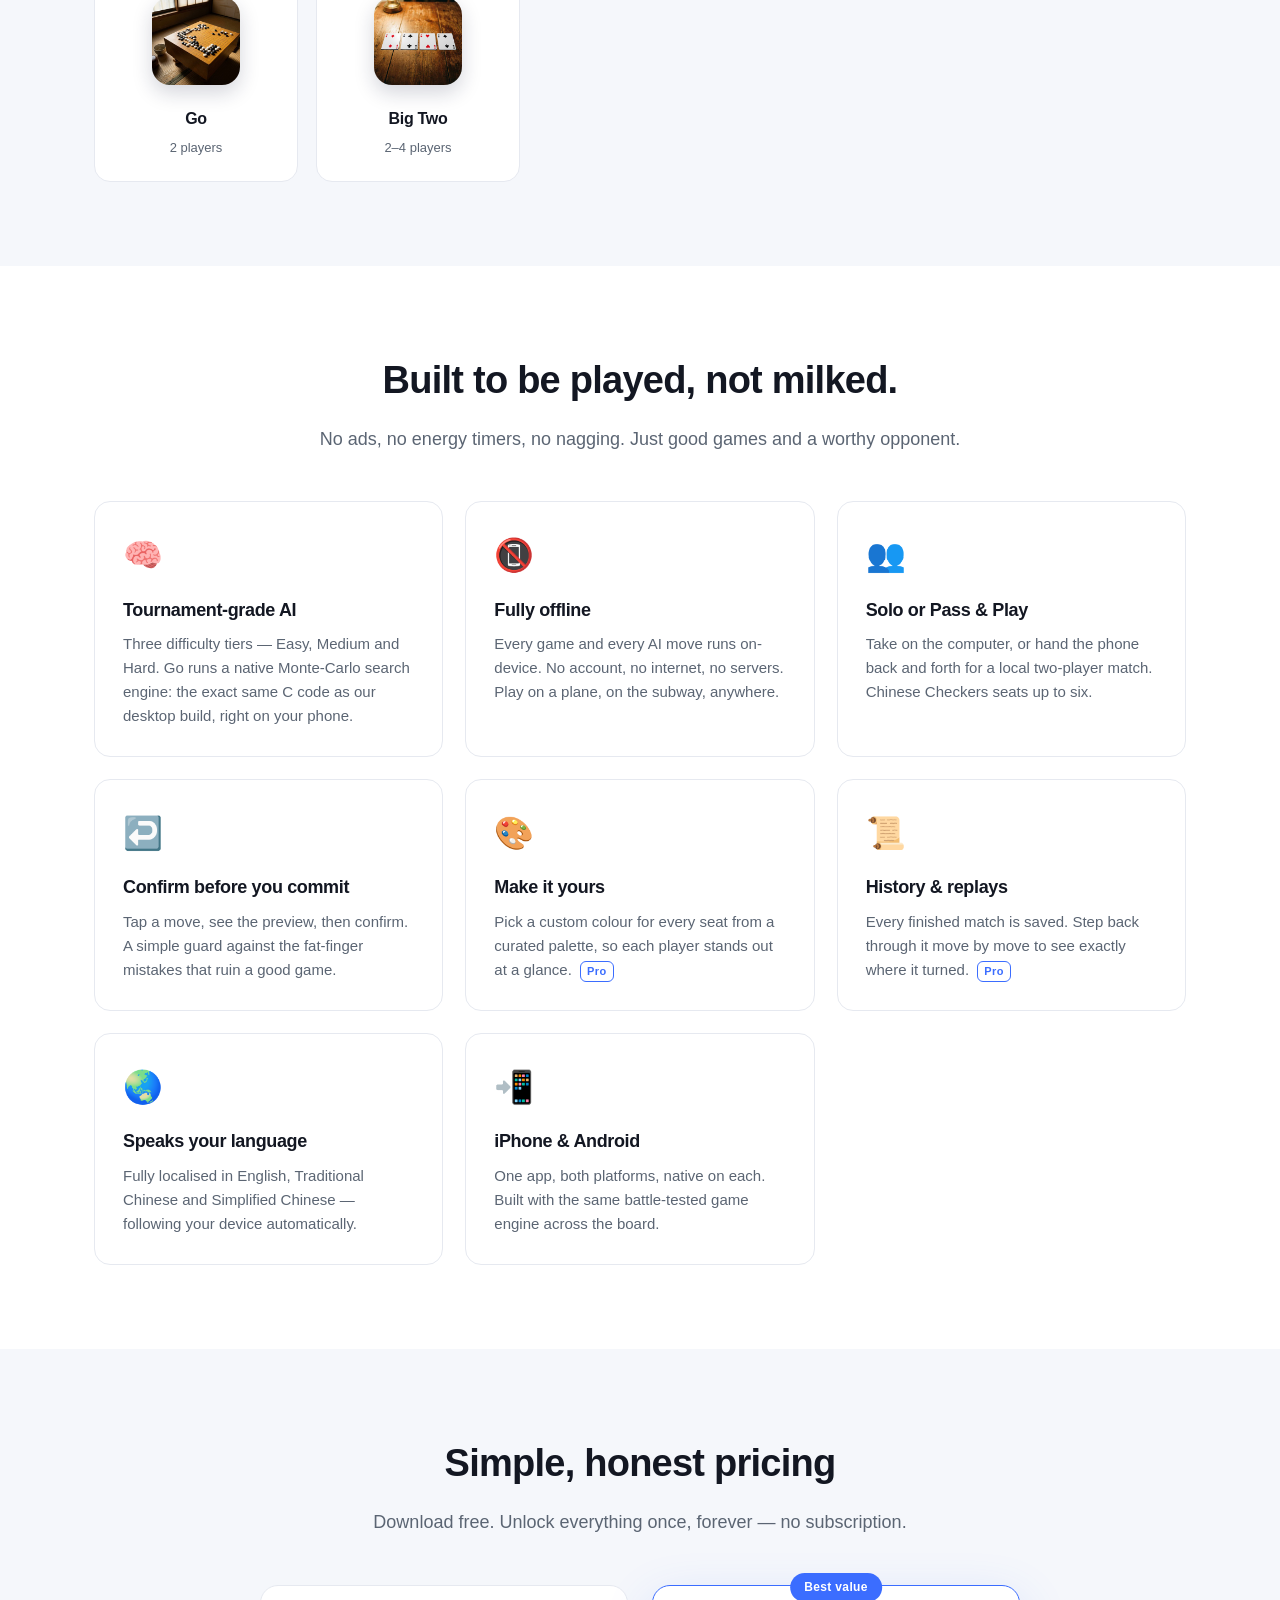
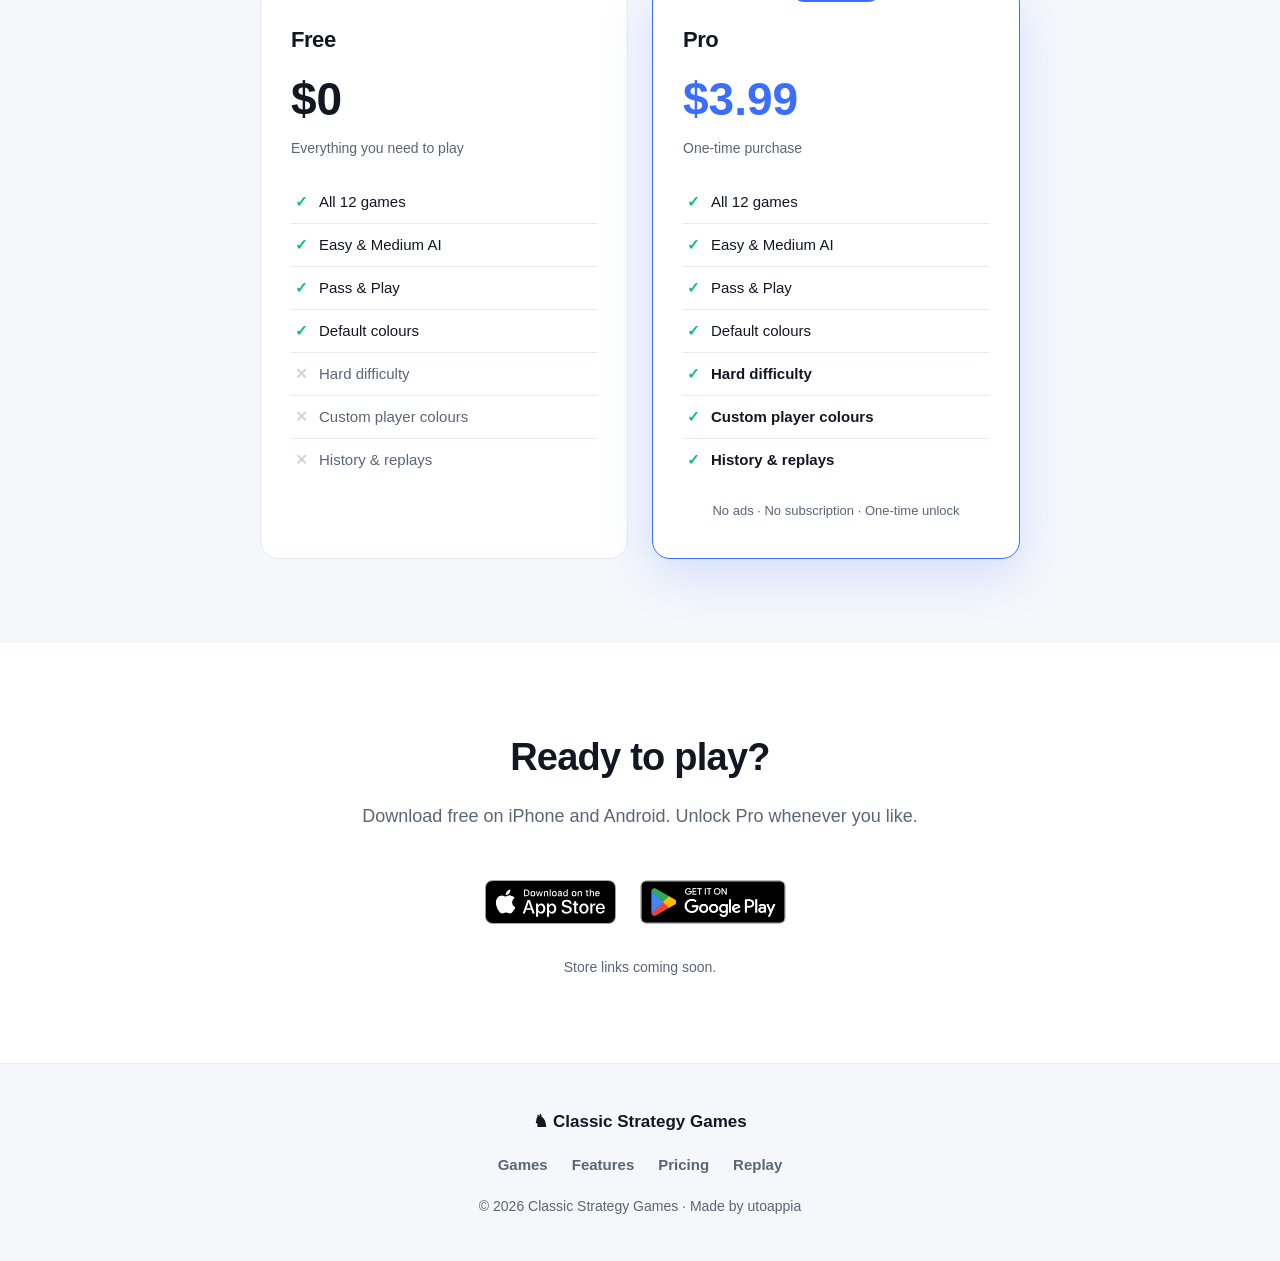
==== commit 13e86ab7: "Games grid + hero: use the app's real game art (web-optimized 320px JPGs) Replace the glyph/gradient" ====
--- a/index.html
+++ b/index.html
@@ -8,7 +8,7 @@
   <meta property="og:title" content="Classic Strategy Games">
   <meta property="og:description" content="12 classic board games with on-device AI. No ads, no subscription.">
   <meta property="og:type" content="website">
-  <link rel="stylesheet" href="styles.css">
+  <link rel="stylesheet" href="styles.css?v=3">
 </head>
 <body>
   <!-- Header / Navigation -->
@@ -49,12 +49,12 @@
             <div class="app-statusbar"><span>9:41</span><span>▼ ▮▮▮</span></div>
             <div class="app-title">Games</div>
             <div class="app-list">
-              <div class="app-row"><span class="app-thumb" style="--g1:#5b8cff;--g2:#3b5bdb;">✕○</span><span class="app-row-text"><b>Tic-Tac-Toe</b><i>2 players</i></span></div>
-              <div class="app-row"><span class="app-thumb" style="--g1:#ff7a7a;--g2:#e03131;">●●●</span><span class="app-row-text"><b>Four in a Row</b><i>2 players</i></span></div>
-              <div class="app-row"><span class="app-thumb" style="--g1:#2bd4a0;--g2:#0ca678;">◐</span><span class="app-row-text"><b>Reversi</b><i>2 players</i></span></div>
-              <div class="app-row"><span class="app-thumb" style="--g1:#c08bff;--g2:#7048e8;">✦</span><span class="app-row-text"><b>Chinese Checkers</b><i>2–6 players</i></span></div>
-              <div class="app-row"><span class="app-thumb" style="--g1:#ffc14d;--g2:#f08c00;">♞</span><span class="app-row-text"><b>Chess</b><i>2 players</i></span></div>
-              <div class="app-row"><span class="app-thumb" style="--g1:#5b8cff;--g2:#1864ab;">⚫</span><span class="app-row-text"><b>Go</b><i>2 players</i></span></div>
+              <div class="app-row"><img class="app-thumb" src="assets/games/tic-tac-toe.jpg" alt=""><span class="app-row-text"><b>Tic-Tac-Toe</b><i>2 players</i></span></div>
+              <div class="app-row"><img class="app-thumb" src="assets/games/connect-four.jpg" alt=""><span class="app-row-text"><b>Four in a Row</b><i>2 players</i></span></div>
+              <div class="app-row"><img class="app-thumb" src="assets/games/reversi.jpg" alt=""><span class="app-row-text"><b>Reversi</b><i>2 players</i></span></div>
+              <div class="app-row"><img class="app-thumb" src="assets/games/chinese-checkers.jpg" alt=""><span class="app-row-text"><b>Chinese Checkers</b><i>2–6 players</i></span></div>
+              <div class="app-row"><img class="app-thumb" src="assets/games/chess.jpg" alt=""><span class="app-row-text"><b>Chess</b><i>2 players</i></span></div>
+              <div class="app-row"><img class="app-thumb" src="assets/games/go.jpg" alt=""><span class="app-row-text"><b>Go</b><i>2 players</i></span></div>
             </div>
           </div>
         </div>
@@ -68,18 +68,18 @@
       <h2>Twelve games. One app.</h2>
       <p class="section-sub">From a two-minute round of Tic-Tac-Toe to a deep game of Go — every one bundled, no extra downloads.</p>
       <div class="games-grid">
-        <div class="game-card"><span class="game-glyph" style="--g1:#5b8cff;--g2:#3b5bdb;">✕○</span><h3>Tic-Tac-Toe</h3><p>2 players</p></div>
-        <div class="game-card"><span class="game-glyph" style="--g1:#ff7a7a;--g2:#e03131;">●●●</span><h3>Four in a Row</h3><p>2 players</p></div>
-        <div class="game-card"><span class="game-glyph" style="--g1:#3bc9db;--g2:#1098ad;">●</span><h3>Five in a Row <small>Gomoku</small></h3><p>2 players</p></div>
-        <div class="game-card"><span class="game-glyph" style="--g1:#2bd4a0;--g2:#0ca678;">◐</span><h3>Reversi</h3><p>2 players</p></div>
-        <div class="game-card"><span class="game-glyph" style="--g1:#c08bff;--g2:#7048e8;">✦</span><h3>Chinese Checkers</h3><p>2–6 players</p></div>
-        <div class="game-card"><span class="game-glyph" style="--g1:#ff922b;--g2:#d9480f;">⛂</span><h3>Checkers</h3><p>2 players</p></div>
-        <div class="game-card"><span class="game-glyph" style="--g1:#ffc14d;--g2:#f08c00;">♞</span><h3>Chess</h3><p>2 players</p></div>
-        <div class="game-card"><span class="game-glyph" style="--g1:#fa5252;--g2:#c92a2a;">帥</span><h3>Chinese Chess <small>Xiangqi</small></h3><p>2 players</p></div>
-        <div class="game-card"><span class="game-glyph" style="--g1:#94d82d;--g2:#5c940d;">⊙</span><h3>Nine Men's Morris</h3><p>2 players</p></div>
-        <div class="game-card"><span class="game-glyph" style="--g1:#4dabf7;--g2:#1971c2;">歩</span><h3>Shogi</h3><p>2 players</p></div>
-        <div class="game-card"><span class="game-glyph" style="--g1:#5b8cff;--g2:#1864ab;">⚫</span><h3>Go</h3><p>2 players</p></div>
-        <div class="game-card"><span class="game-glyph" style="--g1:#f783ac;--g2:#c2255c;">♠</span><h3>Big Two</h3><p>2–4 players</p></div>
+        <div class="game-card"><img class="game-art" src="assets/games/tic-tac-toe.jpg" alt="Tic-Tac-Toe" loading="lazy"><h3>Tic-Tac-Toe</h3><p>2 players</p></div>
+        <div class="game-card"><img class="game-art" src="assets/games/connect-four.jpg" alt="Four in a Row" loading="lazy"><h3>Four in a Row</h3><p>2 players</p></div>
+        <div class="game-card"><img class="game-art" src="assets/games/gomoku.jpg" alt="Five in a Row" loading="lazy"><h3>Five in a Row <small>Gomoku</small></h3><p>2 players</p></div>
+        <div class="game-card"><img class="game-art" src="assets/games/reversi.jpg" alt="Reversi" loading="lazy"><h3>Reversi</h3><p>2 players</p></div>
+        <div class="game-card"><img class="game-art" src="assets/games/chinese-checkers.jpg" alt="Chinese Checkers" loading="lazy"><h3>Chinese Checkers</h3><p>2–6 players</p></div>
+        <div class="game-card"><img class="game-art" src="assets/games/checkers.jpg" alt="Checkers" loading="lazy"><h3>Checkers</h3><p>2 players</p></div>
+        <div class="game-card"><img class="game-art" src="assets/games/chess.jpg" alt="Chess" loading="lazy"><h3>Chess</h3><p>2 players</p></div>
+        <div class="game-card"><img class="game-art" src="assets/games/xiangqi.jpg" alt="Chinese Chess" loading="lazy"><h3>Chinese Chess <small>Xiangqi</small></h3><p>2 players</p></div>
+        <div class="game-card"><img class="game-art" src="assets/games/nine-mens-morris.jpg" alt="Nine Men's Morris" loading="lazy"><h3>Nine Men's Morris</h3><p>2 players</p></div>
+        <div class="game-card"><img class="game-art" src="assets/games/shogi.jpg" alt="Shogi" loading="lazy"><h3>Shogi</h3><p>2 players</p></div>
+        <div class="game-card"><img class="game-art" src="assets/games/go.jpg" alt="Go" loading="lazy"><h3>Go</h3><p>2 players</p></div>
+        <div class="game-card"><img class="game-art" src="assets/games/big-two.jpg" alt="Big Two" loading="lazy"><h3>Big Two</h3><p>2–4 players</p></div>
       </div>
     </div>
   </section>
--- a/styles.css
+++ b/styles.css
@@ -220,12 +220,7 @@
   width: 44px; height: 44px;
   flex-shrink: 0;
   border-radius: 10px;
-  display: flex;
-  align-items: center;
-  justify-content: center;
-  font-size: 15px;
-  color: #fff;
-  background: linear-gradient(135deg, var(--g1), var(--g2));
+  object-fit: cover;
 }
 .app-row-text { display: flex; flex-direction: column; line-height: 1.3; }
 .app-row-text b { font-size: 15px; font-weight: 700; }
@@ -274,16 +269,11 @@
   transition: transform 0.18s, box-shadow 0.18s;
 }
 .game-card:hover { transform: translateY(-4px); box-shadow: var(--shadow); }
-.game-glyph {
-  display: inline-flex;
-  align-items: center;
-  justify-content: center;
-  width: 60px; height: 60px;
-  border-radius: 16px;
-  font-size: 22px;
-  color: #fff;
+.game-art {
+  width: 88px; height: 88px;
+  object-fit: cover;
+  border-radius: 18px;
   margin-bottom: 14px;
-  background: linear-gradient(135deg, var(--g1), var(--g2));
   box-shadow: 0 8px 20px rgba(20, 30, 60, 0.18);
 }
 .game-card h3 { font-size: 16px; font-weight: 700; }
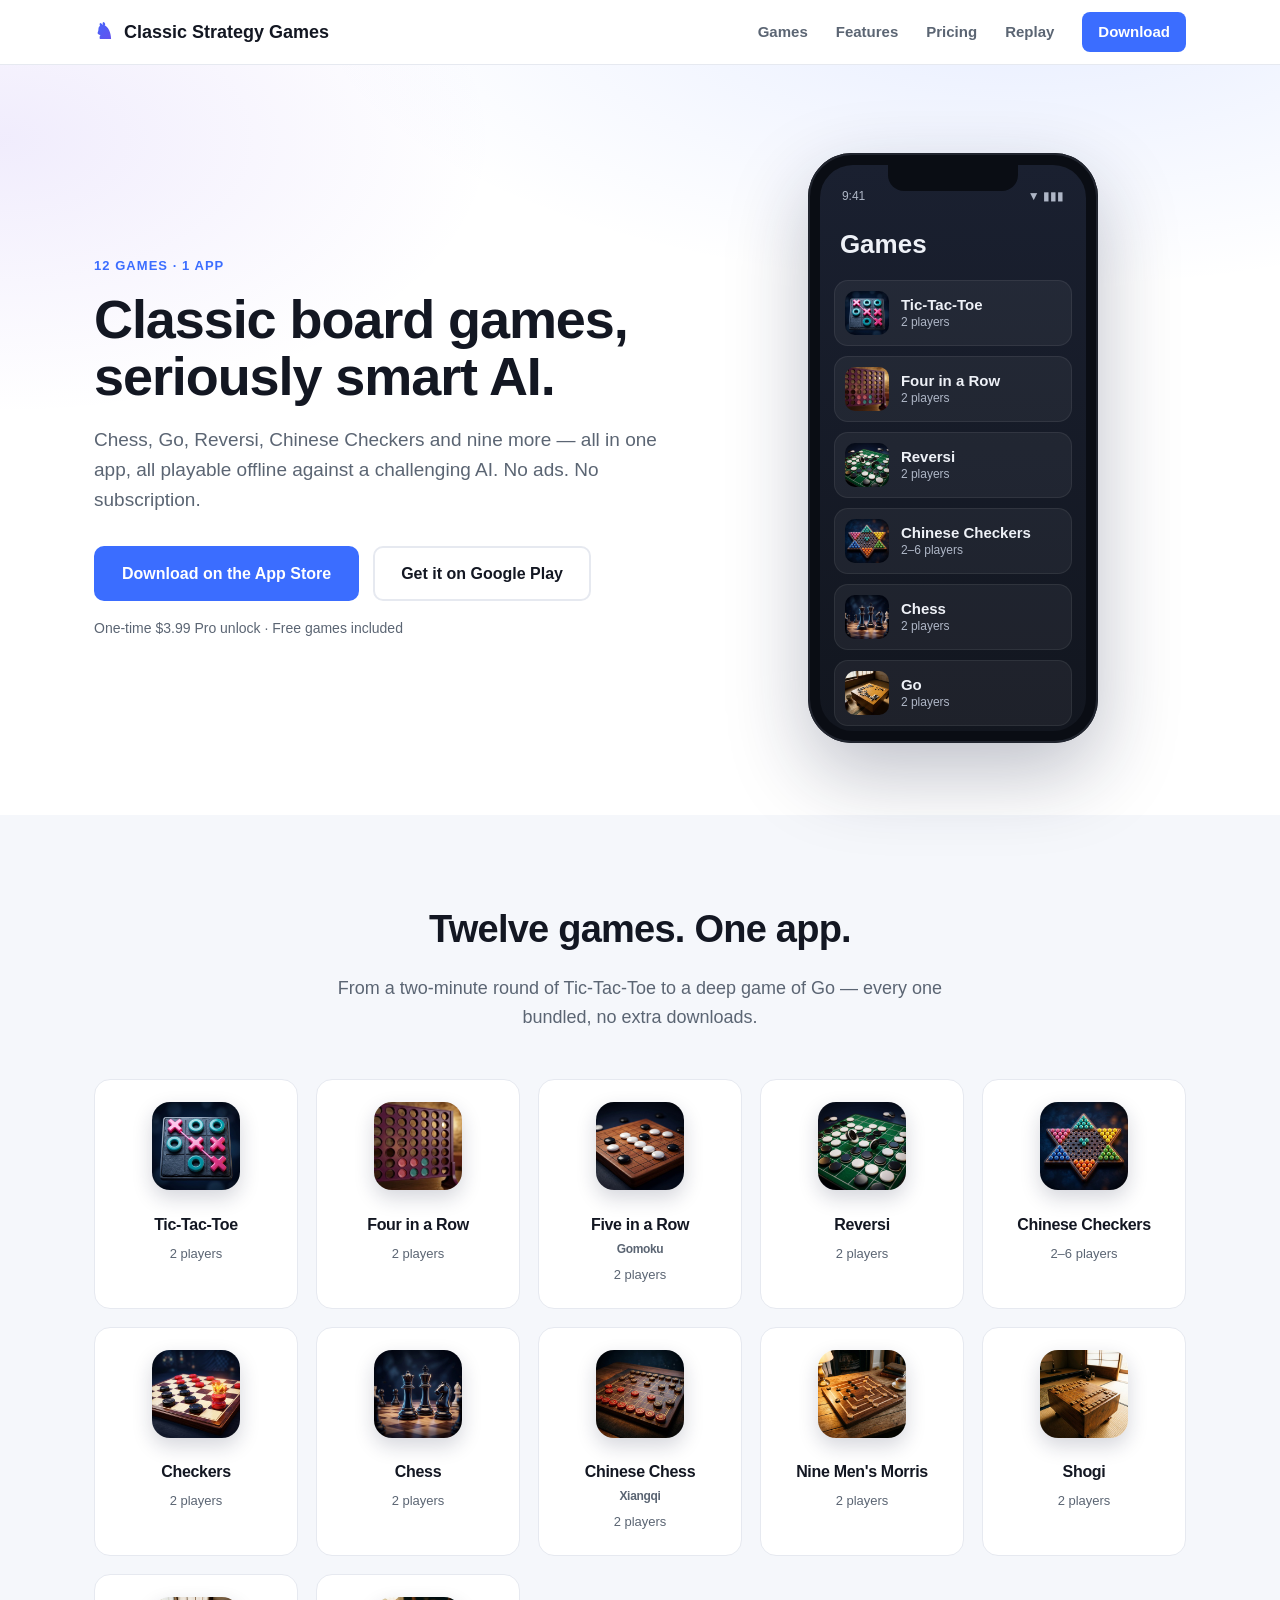
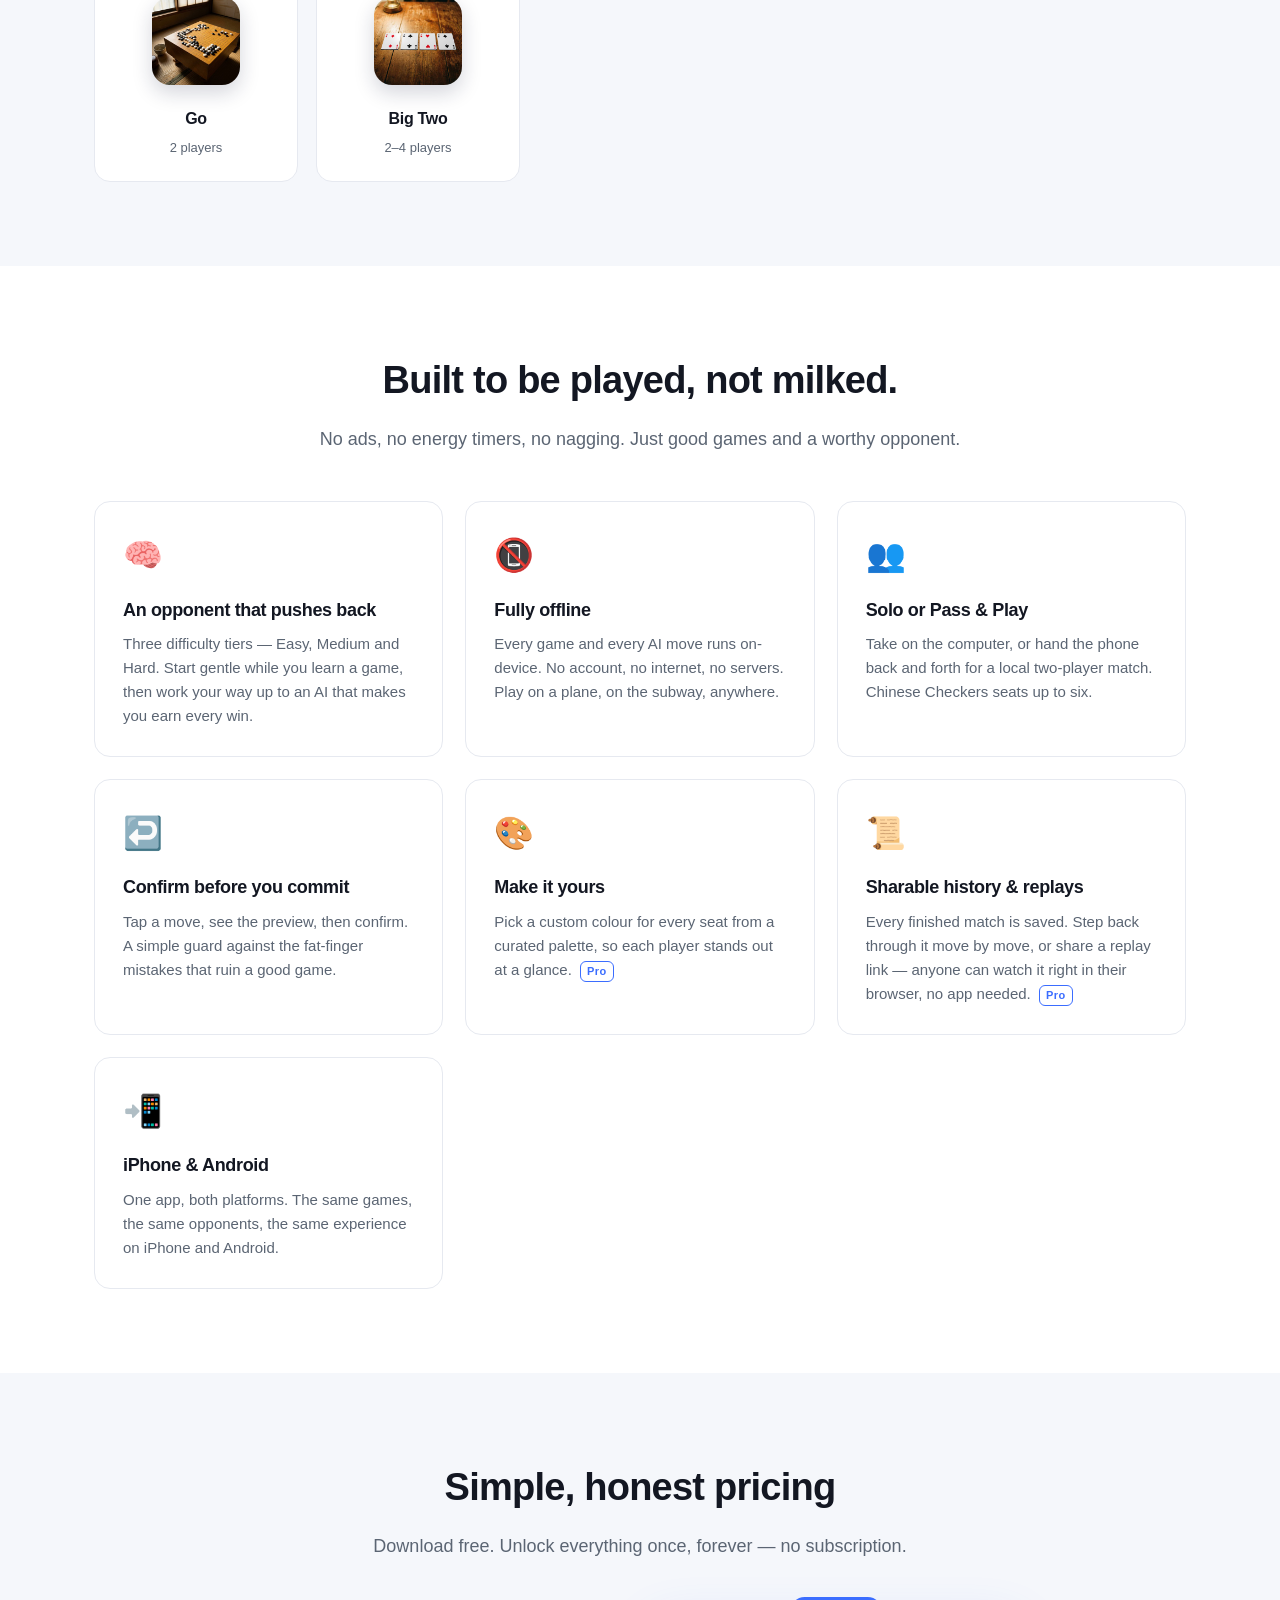
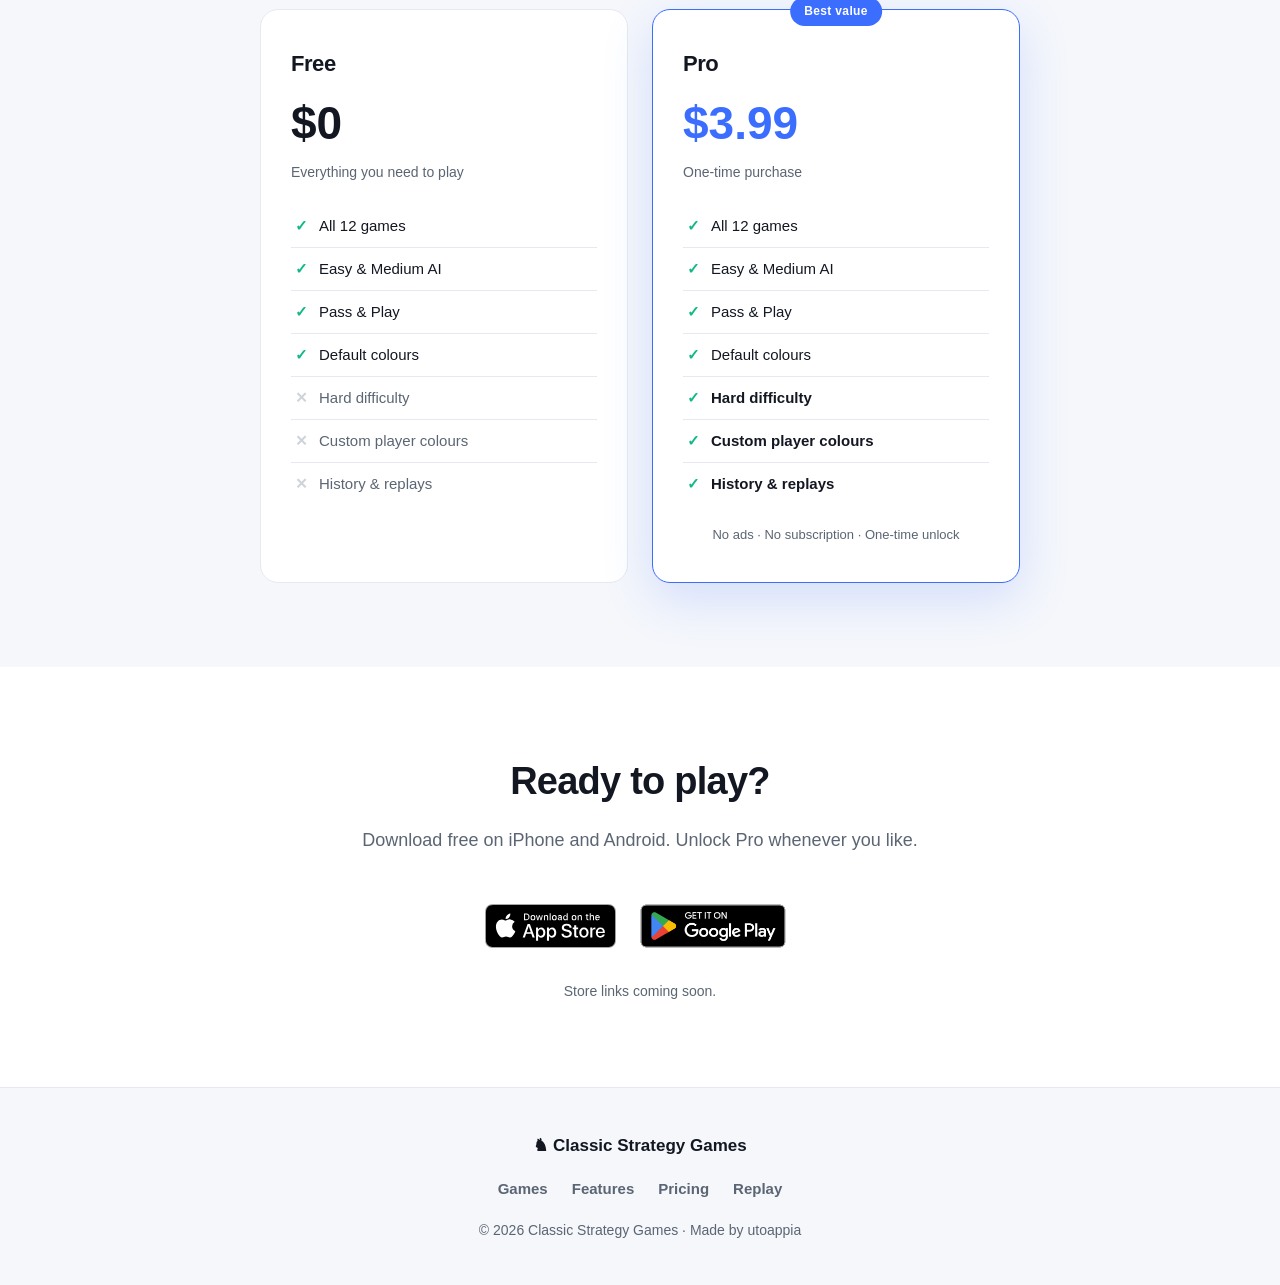
==== commit 3343e3a4: "Soften feature copy: no tech/desktop claims, sharable replays - Drop 'tournament-grade' and the Mont" ====
--- a/index.html
+++ b/index.html
@@ -4,7 +4,7 @@
   <meta charset="UTF-8">
   <meta name="viewport" content="width=device-width, initial-scale=1.0">
   <title>Classic Strategy Games — 12 board games with on-device AI</title>
-  <meta name="description" content="Play 12 classic board games — Chess, Go, Reversi, Chinese Checkers and more — against tournament-grade on-device AI. No ads, no subscription. For iPhone and Android.">
+  <meta name="description" content="Play 12 classic board games — Chess, Go, Reversi, Chinese Checkers and more — against a challenging on-device AI. No ads, no subscription. For iPhone and Android.">
   <meta property="og:title" content="Classic Strategy Games">
   <meta property="og:description" content="12 classic board games with on-device AI. No ads, no subscription.">
   <meta property="og:type" content="website">
@@ -34,7 +34,7 @@
       <div class="hero-content">
         <p class="eyebrow">12 games · 1 app</p>
         <h1>Classic board games,<br>seriously smart AI.</h1>
-        <p class="lede">Chess, Go, Reversi, Chinese Checkers and nine more — all in one app, all playable offline against tournament-grade AI. No ads. No subscription.</p>
+        <p class="lede">Chess, Go, Reversi, Chinese Checkers and nine more — all in one app, all playable offline against a challenging AI. No ads. No subscription.</p>
         <div class="hero-buttons">
           <a href="#download" class="btn btn-primary">Download on the App Store</a>
           <a href="#download" class="btn btn-secondary">Get it on Google Play</a>
@@ -92,8 +92,8 @@
       <div class="features-grid">
         <div class="feature">
           <div class="feature-icon">🧠</div>
-          <h3>Tournament-grade AI</h3>
-          <p>Three difficulty tiers — Easy, Medium and Hard. Go runs a native Monte-Carlo search engine: the exact same C code as our desktop build, right on your phone.</p>
+          <h3>An opponent that pushes back</h3>
+          <p>Three difficulty tiers — Easy, Medium and Hard. Start gentle while you learn a game, then work your way up to an AI that makes you earn every win.</p>
         </div>
         <div class="feature">
           <div class="feature-icon">📵</div>
@@ -117,18 +117,13 @@
         </div>
         <div class="feature">
           <div class="feature-icon">📜</div>
-          <h3>History &amp; replays</h3>
-          <p>Every finished match is saved. Step back through it move by move to see exactly where it turned. <span class="pro-tag">Pro</span></p>
-        </div>
-        <div class="feature">
-          <div class="feature-icon">🌏</div>
-          <h3>Speaks your language</h3>
-          <p>Fully localised in English, Traditional Chinese and Simplified Chinese — following your device automatically.</p>
+          <h3>Sharable history &amp; replays</h3>
+          <p>Every finished match is saved. Step back through it move by move, or share a replay link — anyone can watch it right in their browser, no app needed. <span class="pro-tag">Pro</span></p>
         </div>
         <div class="feature">
           <div class="feature-icon">📲</div>
           <h3>iPhone &amp; Android</h3>
-          <p>One app, both platforms, native on each. Built with the same battle-tested game engine across the board.</p>
+          <p>One app, both platforms. The same games, the same opponents, the same experience on iPhone and Android.</p>
         </div>
       </div>
     </div>
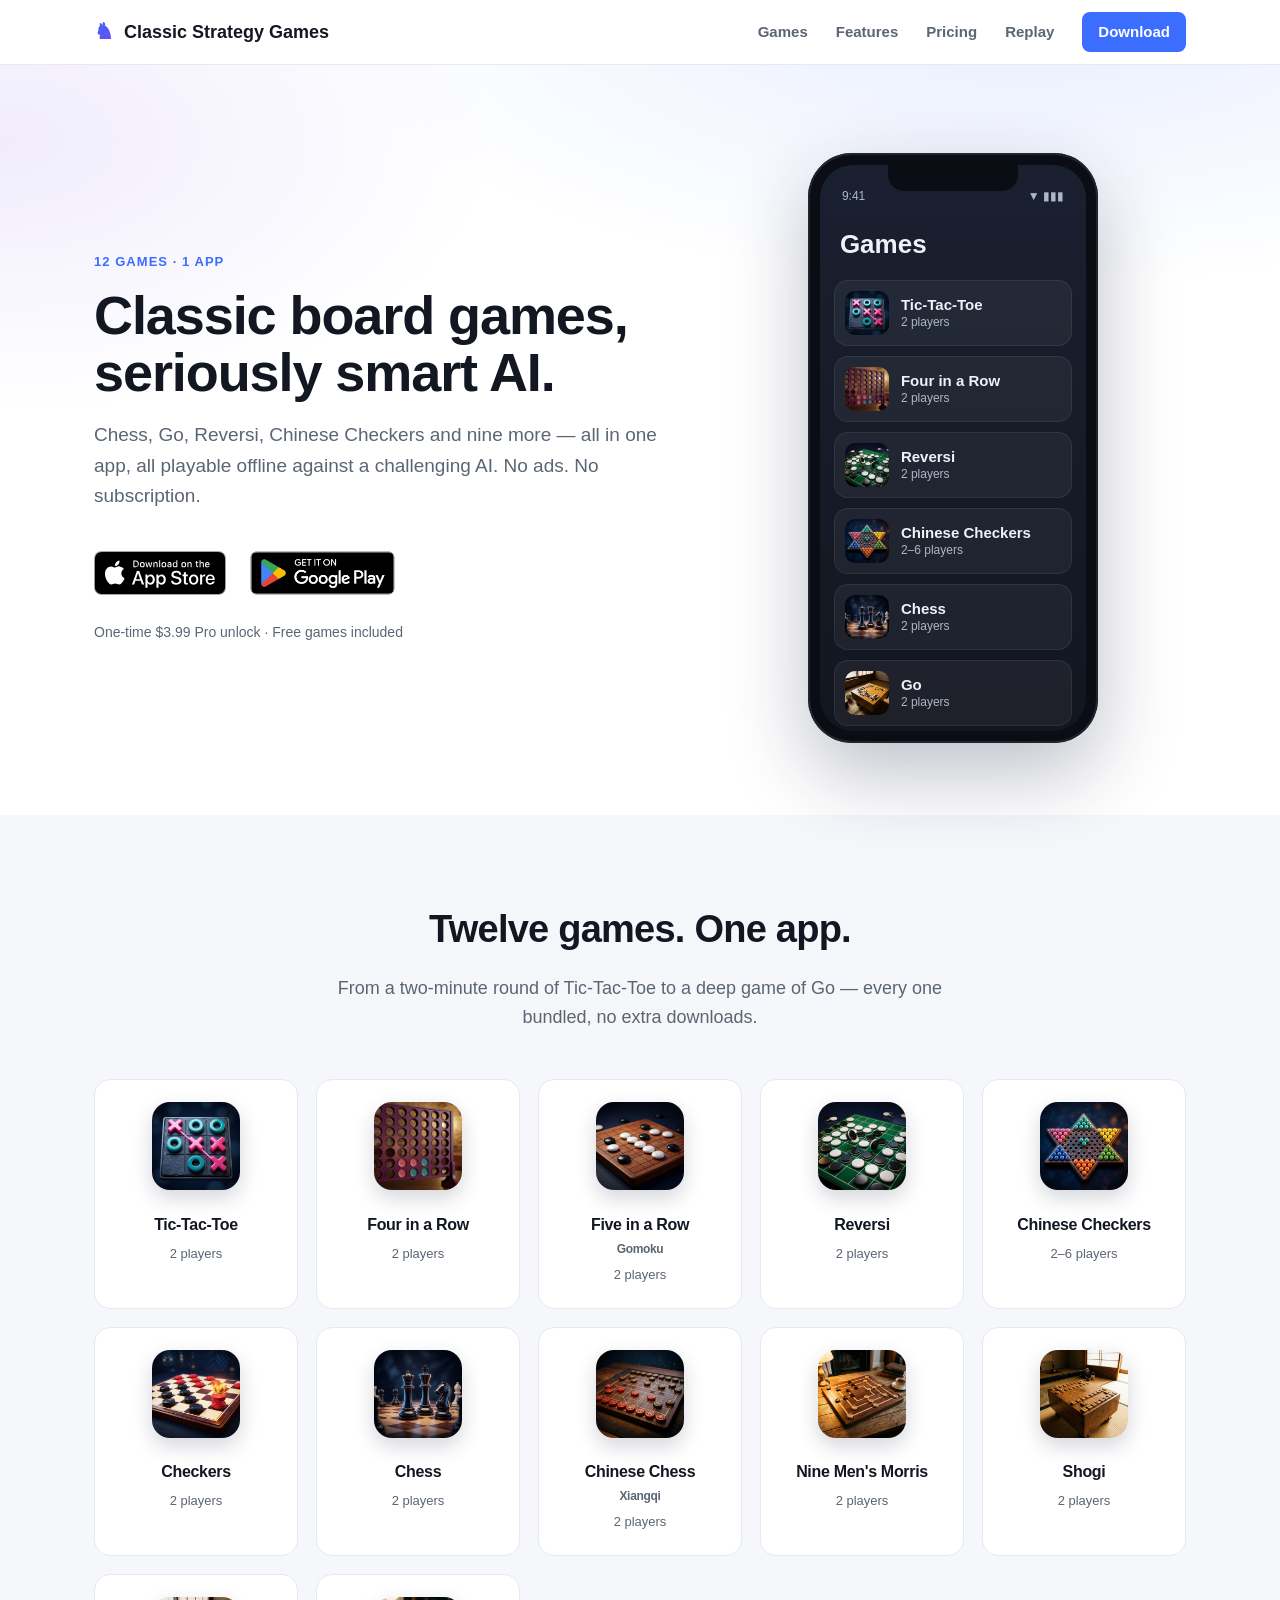
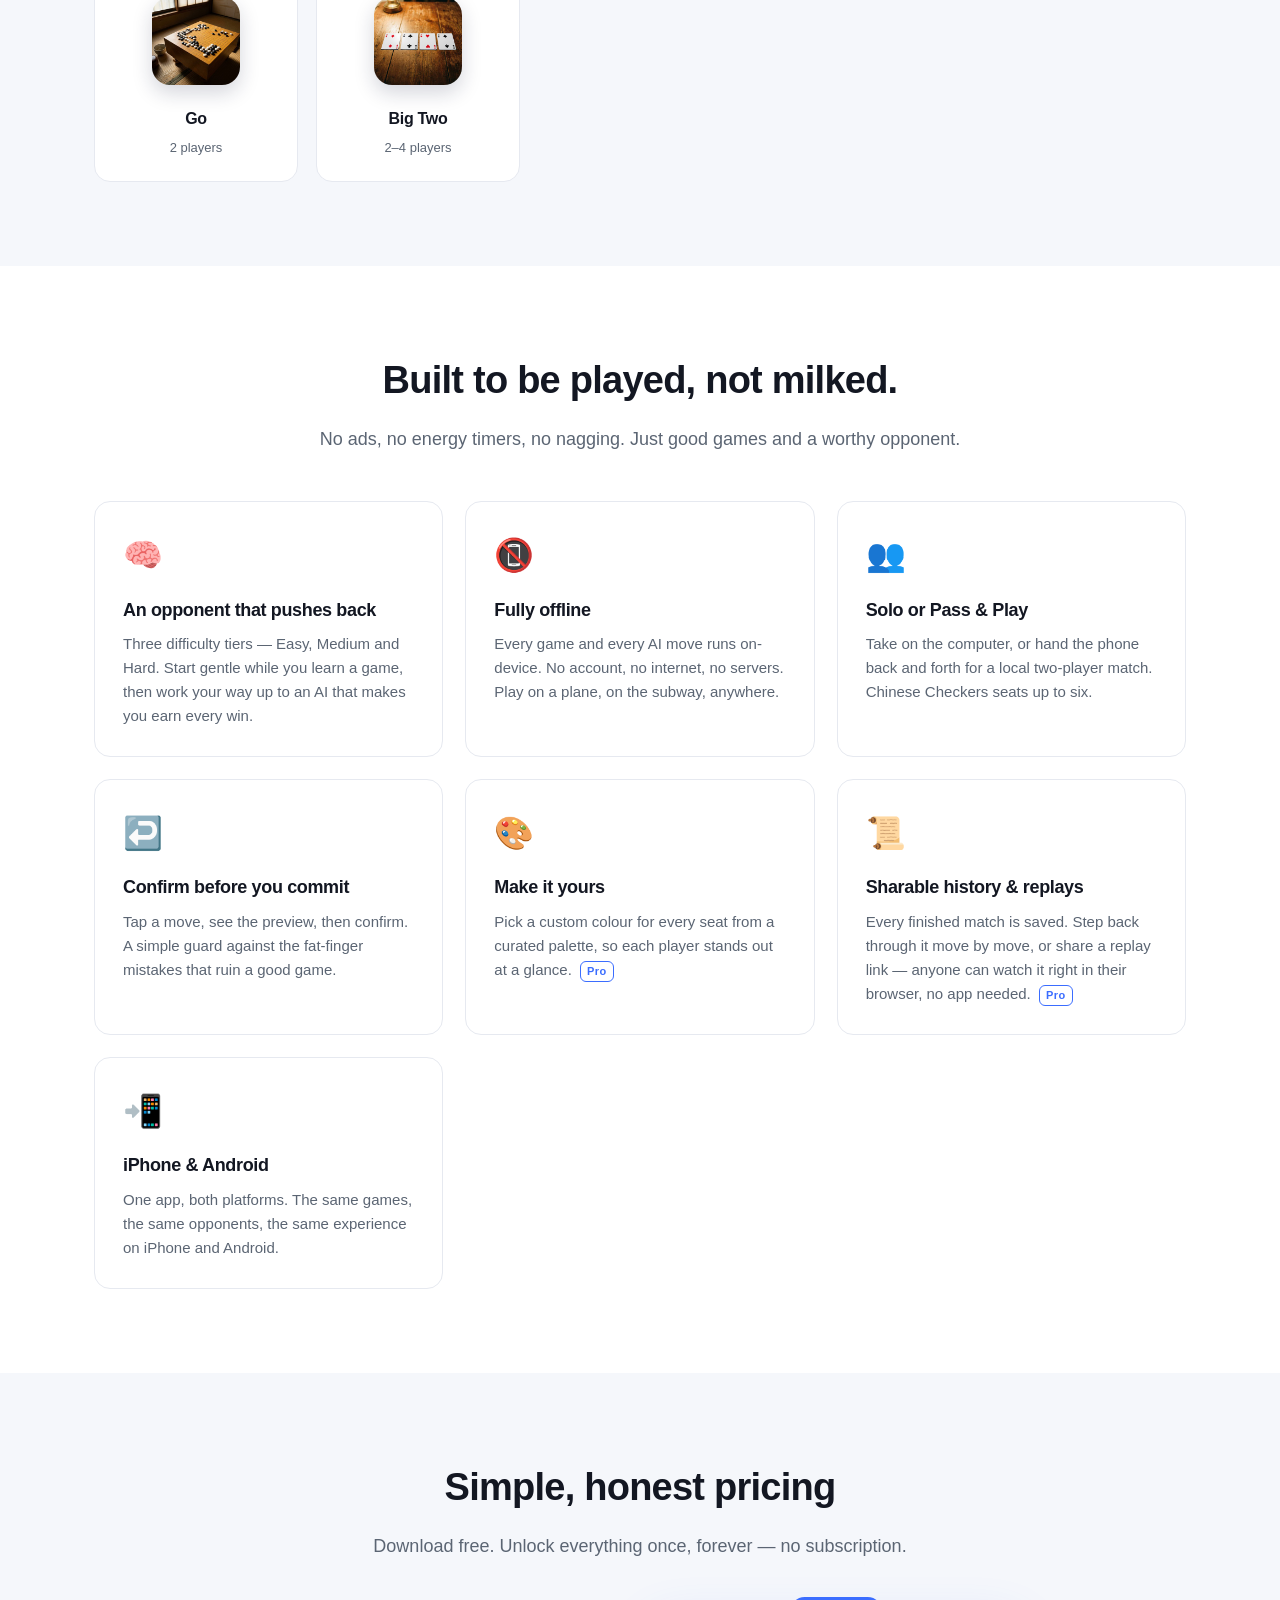
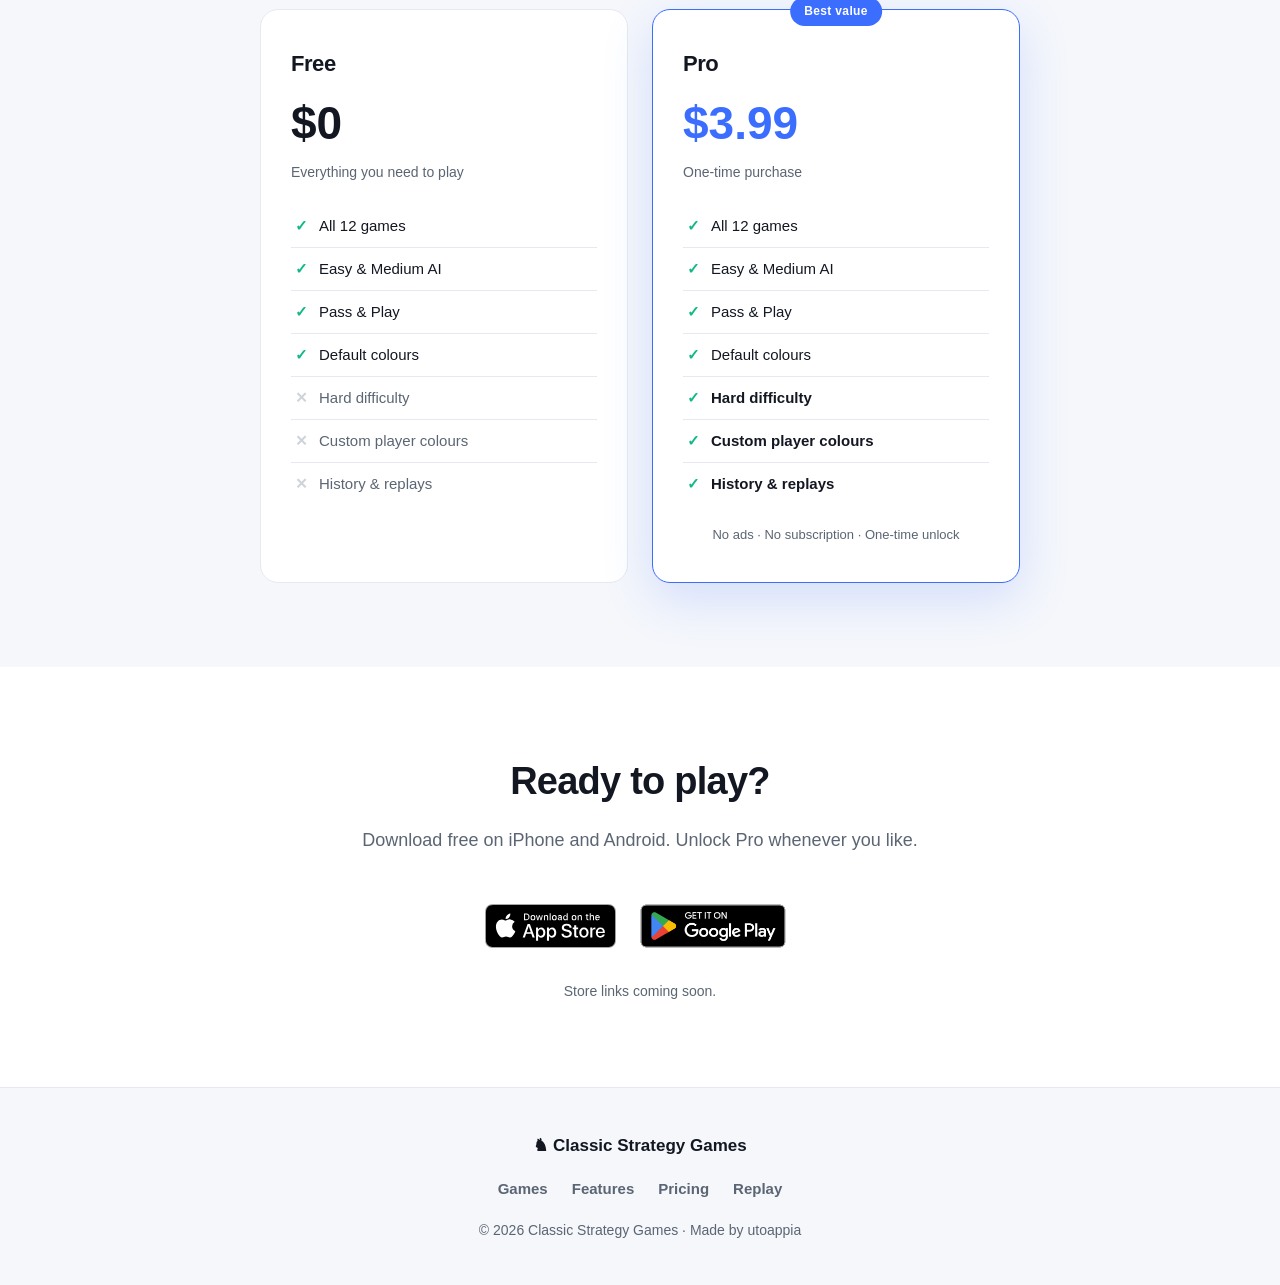
==== commit 6d84aee7: "Hero: use official store badges for the download buttons Co-Authored-By: Claude Fable 5 <noreply@ant" ====
--- a/index.html
+++ b/index.html
@@ -8,7 +8,7 @@
   <meta property="og:title" content="Classic Strategy Games">
   <meta property="og:description" content="12 classic board games with on-device AI. No ads, no subscription.">
   <meta property="og:type" content="website">
-  <link rel="stylesheet" href="styles.css?v=3">
+  <link rel="stylesheet" href="styles.css?v=4">
 </head>
 <body>
   <!-- Header / Navigation -->
@@ -36,8 +36,12 @@
         <h1>Classic board games,<br>seriously smart AI.</h1>
         <p class="lede">Chess, Go, Reversi, Chinese Checkers and nine more — all in one app, all playable offline against a challenging AI. No ads. No subscription.</p>
         <div class="hero-buttons">
-          <a href="#download" class="btn btn-primary">Download on the App Store</a>
-          <a href="#download" class="btn btn-secondary">Get it on Google Play</a>
+          <a href="#download" class="store-link" aria-label="Download on the App Store">
+            <img src="assets/app-store-badge.svg" alt="Download on the App Store" class="badge-apple">
+          </a>
+          <a href="#download" class="store-link" aria-label="Get it on Google Play">
+            <img src="assets/google-play-badge.png" alt="Get it on Google Play" class="badge-google">
+          </a>
         </div>
         <p class="hero-note">One-time $3.99 Pro unlock · Free games included</p>
       </div>
--- a/styles.css
+++ b/styles.css
@@ -146,6 +146,7 @@
 .hero-buttons {
   display: flex;
   gap: 14px;
+  align-items: center;
   flex-wrap: wrap;
   margin-bottom: 16px;
 }
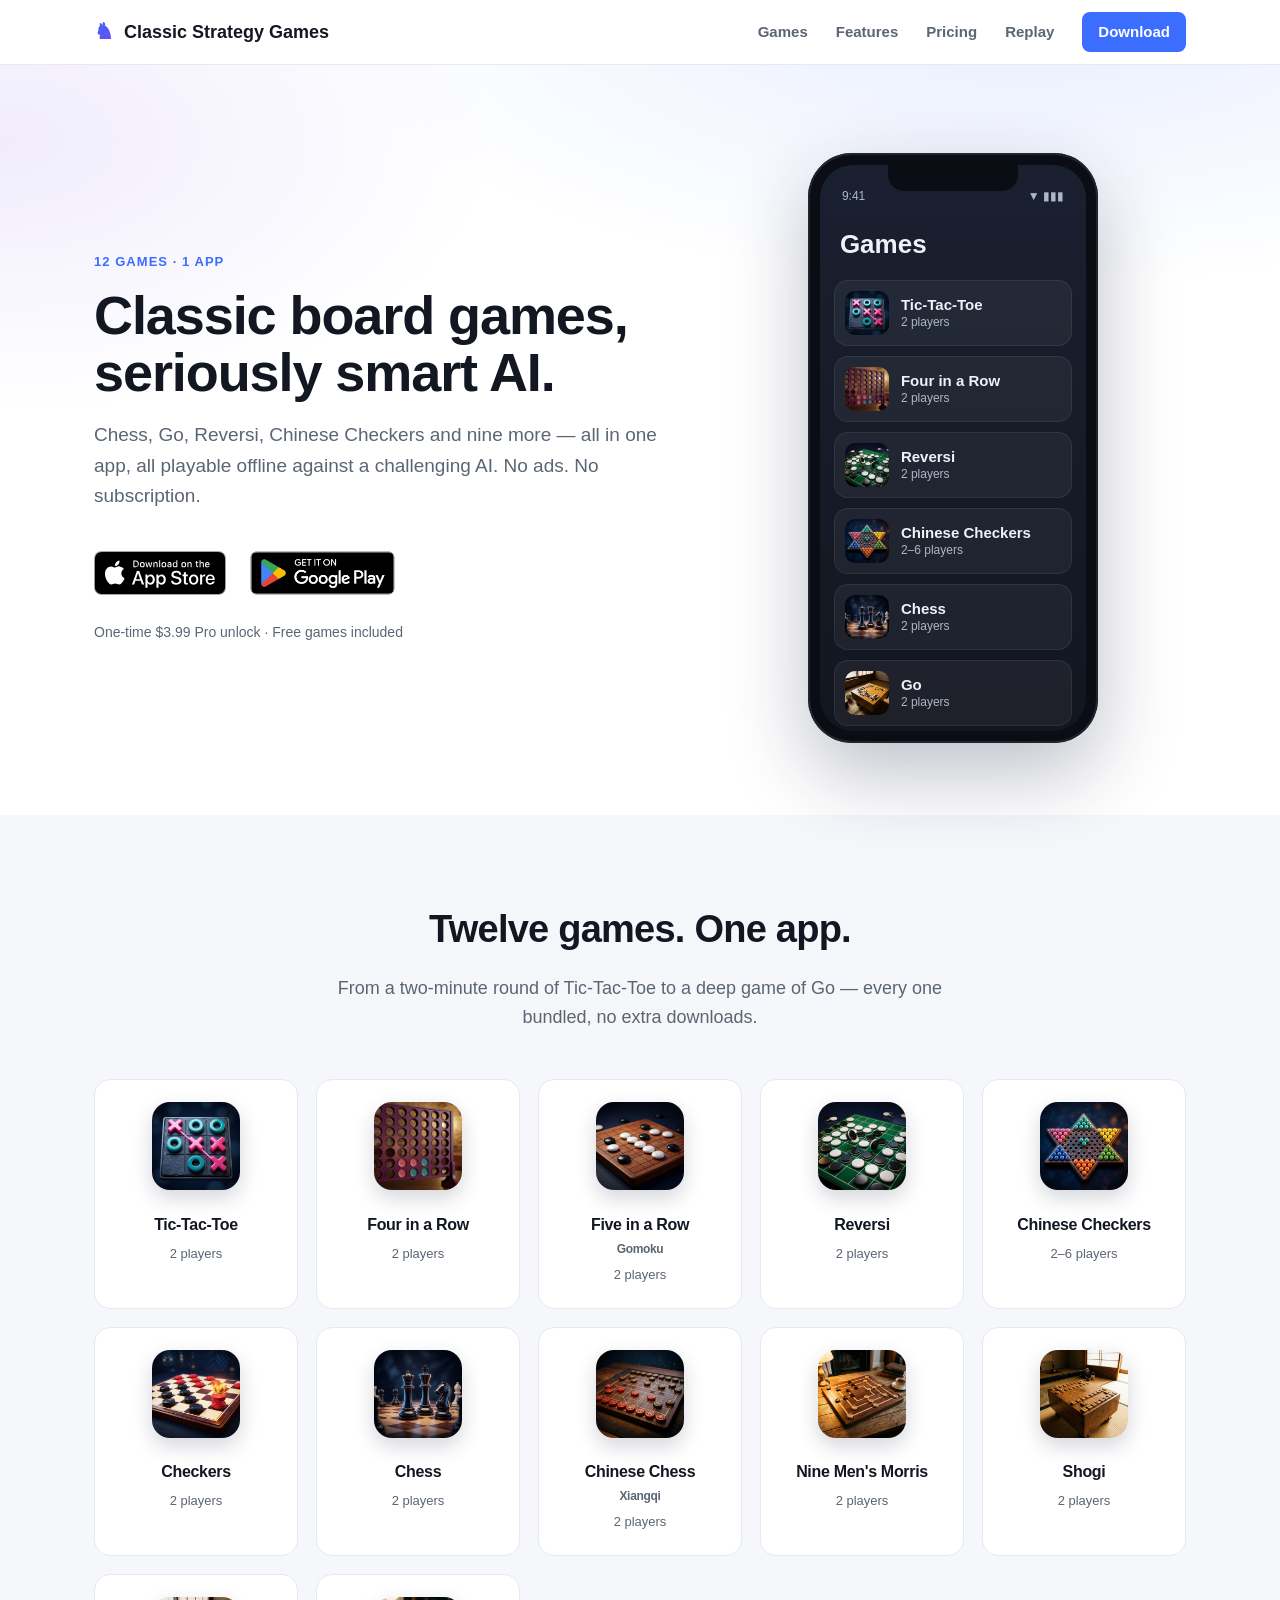
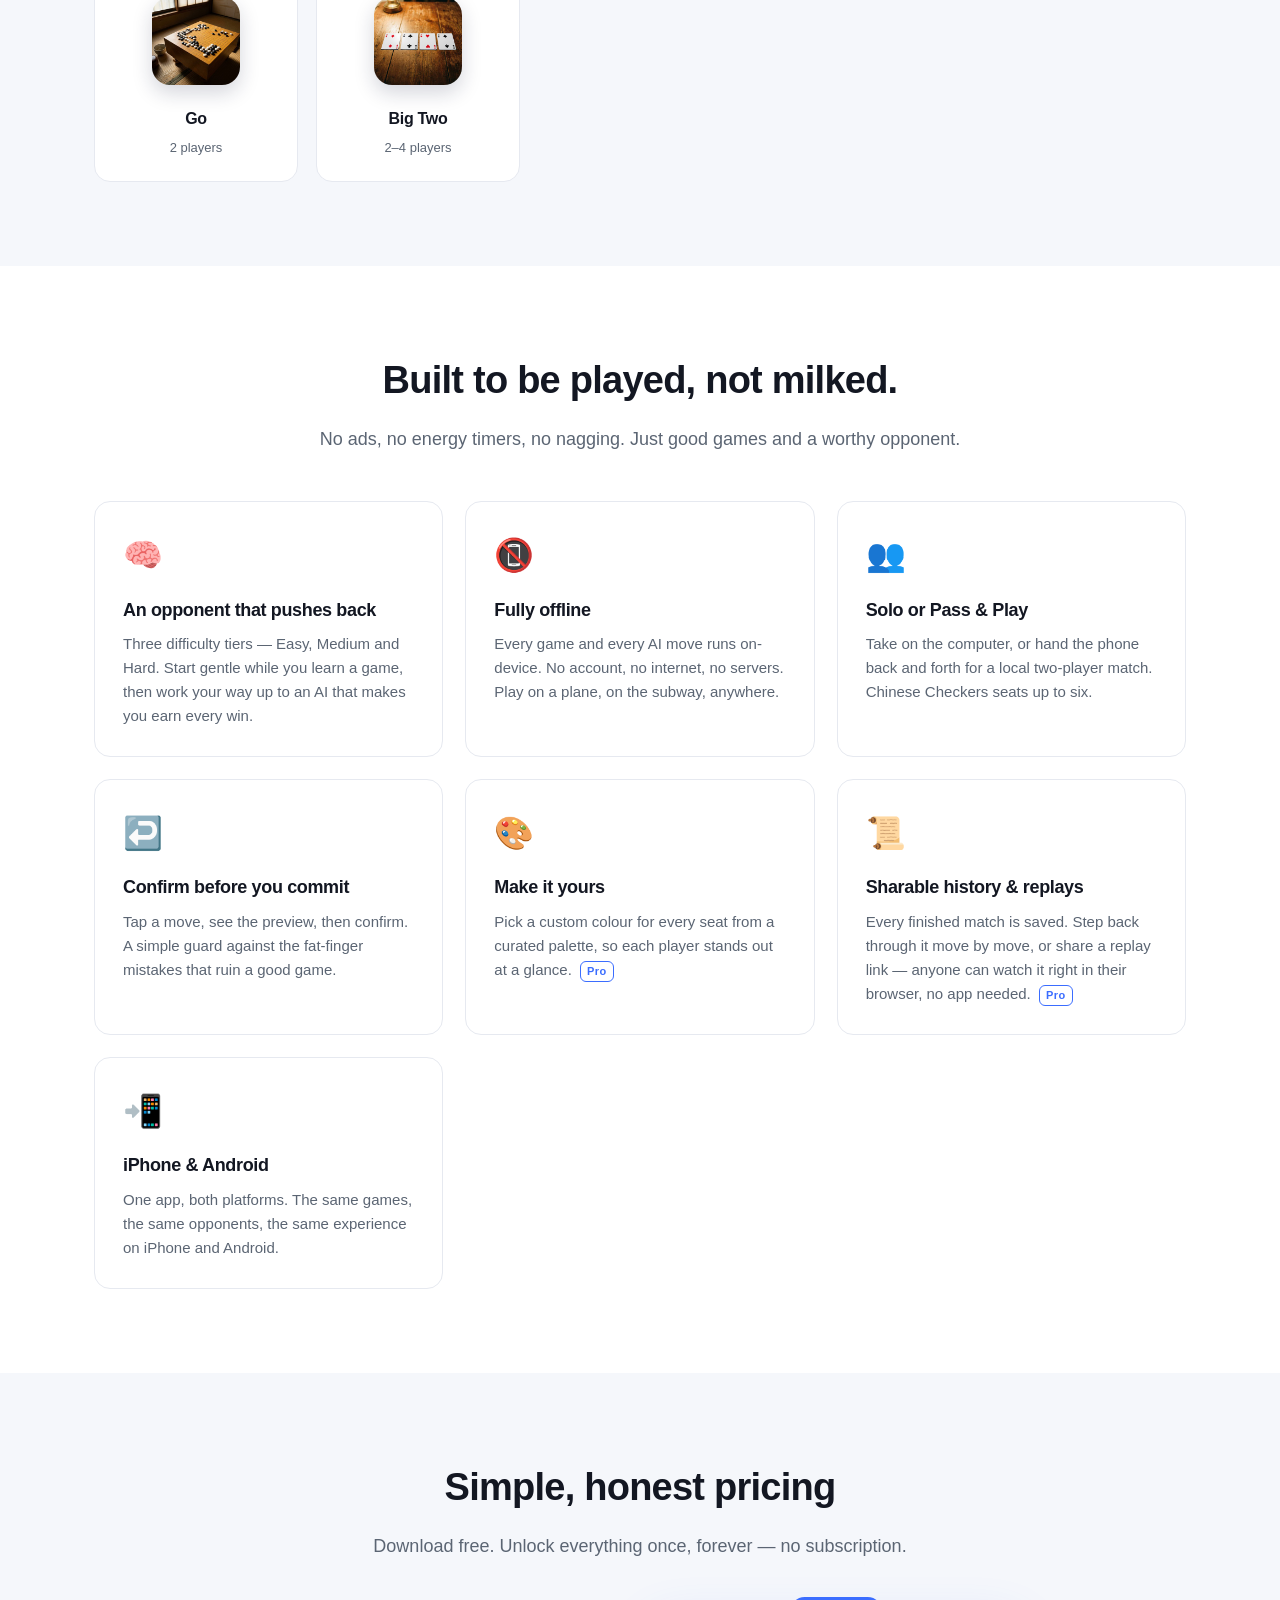
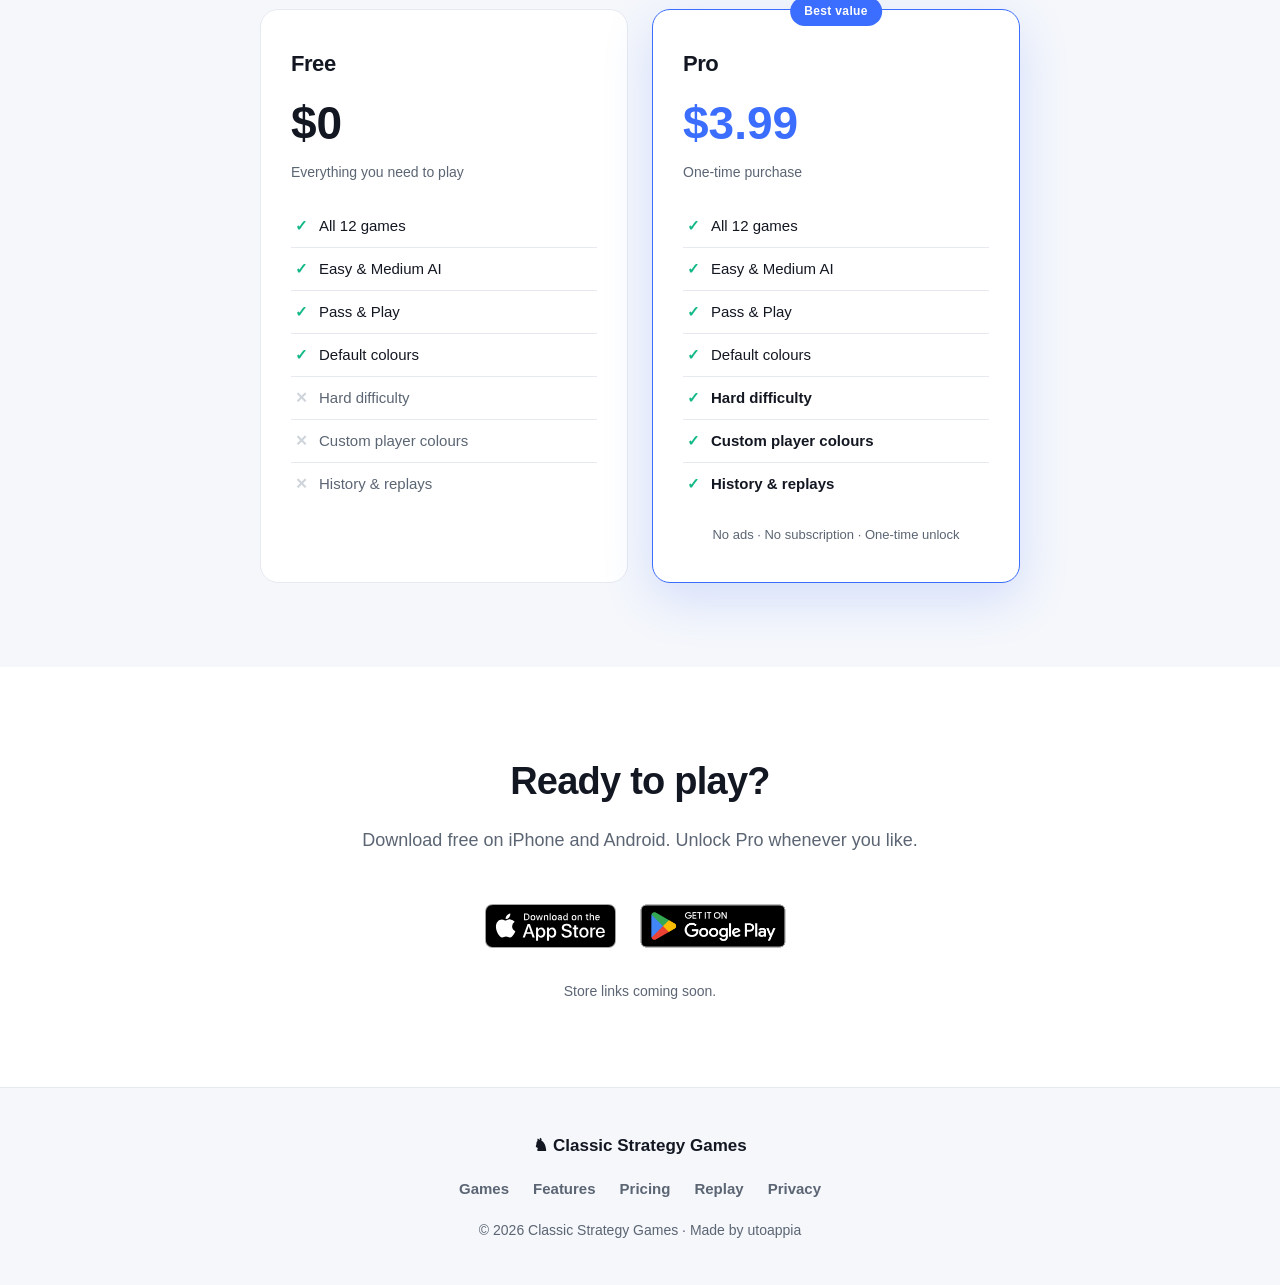
==== commit 4d16877b: "Add privacy policy page (no data collected); footer links Co-Authored-By: Claude Fable 5 <noreply@an" ====
--- a/index.html
+++ b/index.html
@@ -199,6 +199,7 @@
         <a href="#features">Features</a>
         <a href="#pricing">Pricing</a>
         <a href="replay.html">Replay</a>
+        <a href="privacy.html">Privacy</a>
       </nav>
       <p class="footer-copy">© 2026 Classic Strategy Games · Made by utoappia</p>
     </div>
